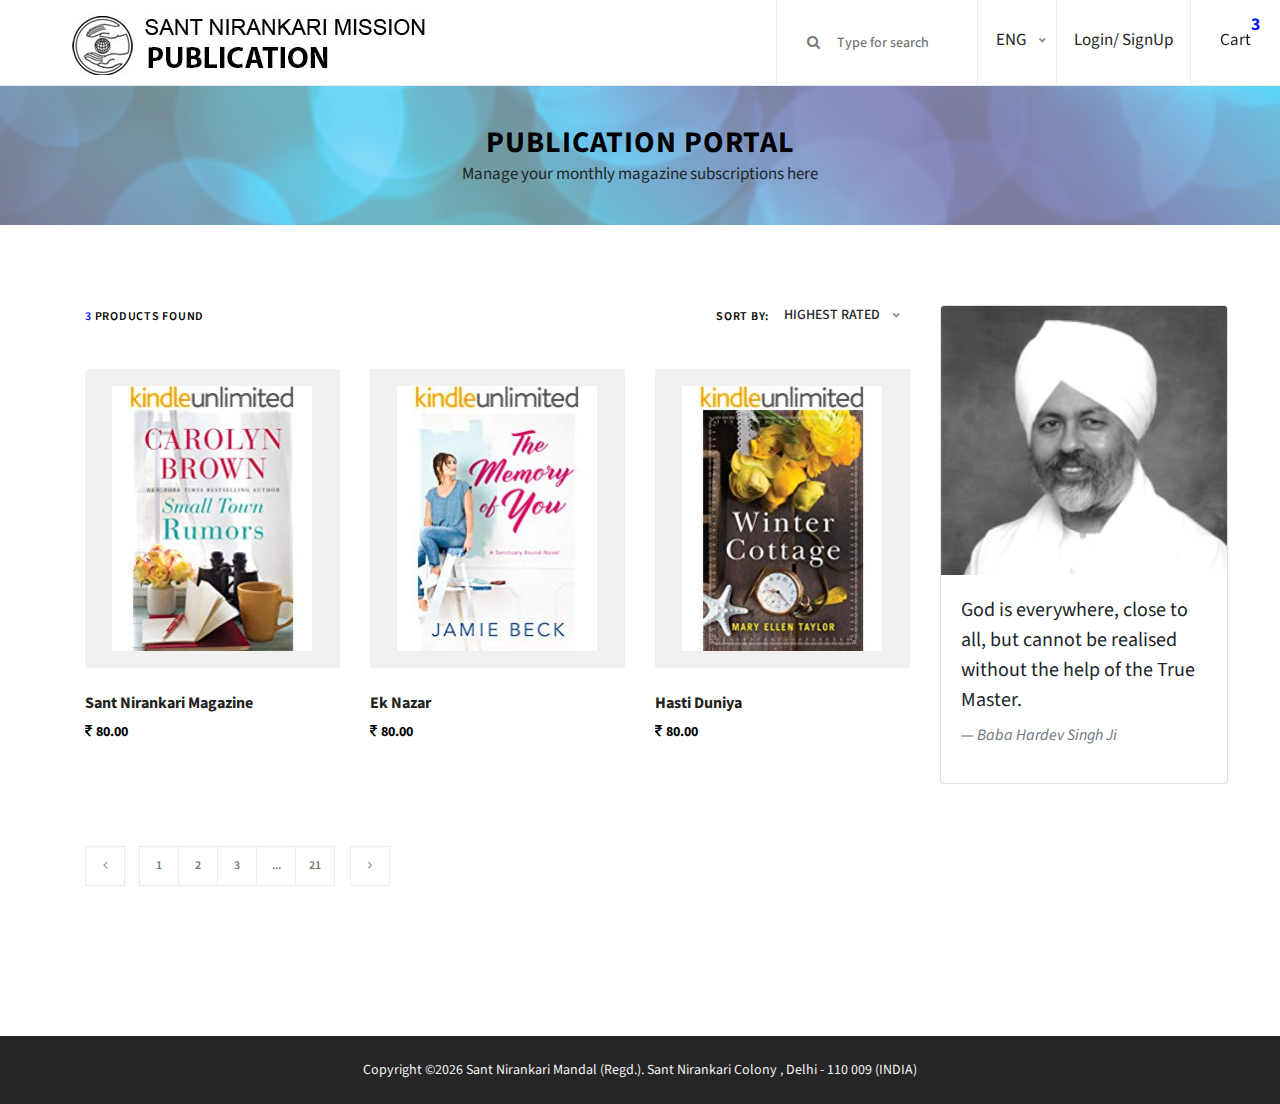
==== html/index.html @ 00a0933c "First Commit" ====
<!DOCTYPE html>
<html lang="en">

<head>
    <meta charset="UTF-8">
    <meta name="description" content="">
    <meta http-equiv="X-UA-Compatible" content="IE=edge">
    <meta name="viewport" content="width=device-width, initial-scale=1, shrink-to-fit=no">
    <!-- The above 4 meta tags *must* come first in the head; any other head content must come *after* these tags -->

    <!-- Title  -->
    <title>Sant Nirankari Mission - Publication</title>

    <!-- Favicon  -->
    <link rel="icon" href="img/core-img/favicon.png">

    <!-- Core Style CSS -->
    <link rel="stylesheet" href="css/core-style.css">
    <link rel="stylesheet" href="css/style.css">

</head>

<body>
    <!-- ##### Header Area Start ##### -->
    <header class="header_area">
        <div class="classy-nav-container breakpoint-off d-flex align-items-center justify-content-between">
            <!-- Classy Menu -->
            <nav class="classy-navbar" id="essenceNav">
                <!-- Logo -->
                <a class="nav-brand" href="index.html"><img src="img/core-img/logo.jpg" alt="Sant Nirankari Mission - Publication"></a>
                <!-- Navbar Toggler -->
                <div class="classy-navbar-toggler">
                    <span class="navbarToggler"><span></span><span></span><span></span></span>
                </div>
                <!-- Menu -->
                <div class="classy-menu">
                    <!-- close btn -->
                    <div class="classycloseIcon">
                        <div class="cross-wrap"><span class="top"></span><span class="bottom"></span></div>
                    </div>
                </div>
            </nav>

            <!-- Header Meta Data -->
            <div class="header-meta d-flex clearfix justify-content-end">
                <!-- Search Area -->
                <div class="search-area">
                    <form action="#" method="post">
                        <input type="search" name="search" id="headerSearch" placeholder="Type for search">
                        <button type="submit"><i class="fa fa-search" aria-hidden="true"></i></button>
                    </form>
                </div>
                <div class="lang-info">
                    <form action="#" method="get">
                        <select name="select" id="language">
                            <option value="value">ENG</option>
                            <option value="value">HIN</option>
                            <option value="value">MAR</option>
                        </select>
                        <input type="submit" class="d-none" value="">
                    </form>
                </div>
                <div class="user-login-info">
                    <a href="#">Login/ SignUp</a>
                </div>
                <!-- Cart Area -->
                <div class="cart-area">
                    <a href="#" id="essenceCartBtn">Cart <span>3</span></a>
                </div>
            </div>

        </div>
    </header>
    <!-- ##### Header Area End ##### -->

    <!-- ##### Right Side Cart Area ##### -->
    <div class="cart-bg-overlay"></div>

    <div class="right-side-cart-area">

        <!-- Cart Button -->
        <div class="cart-button">
            <a href="#" id="rightSideCart"><img src="img/core-img/bag.svg" alt=""> <span>3</span></a>
        </div>

        <div class="cart-content d-flex">

            <!-- Cart List Area -->
            <div class="cart-list">
                <!-- Single Cart Item -->
                <div class="single-cart-item">
                    <a href="#" class="product-image">
                        <img src="img/product-img/product-1.jpg" class="cart-thumb" alt="">
                        <!-- Cart Item Desc -->
                        <div class="cart-item-desc">
                          <span class="product-remove"><i class="fa fa-close" aria-hidden="true"></i></span>
                            <span class="badge">Mango</span>
                            <h6>Button Through Strap Mini Dress</h6>
                            <p class="size">Size: S</p>
                            <p class="color">Color: Red</p>
                            <p class="price">$45.00</p>
                        </div>
                    </a>
                </div>

                <!-- Single Cart Item -->
                <div class="single-cart-item">
                    <a href="#" class="product-image">
                        <img src="img/product-img/product-2.jpg" class="cart-thumb" alt="">
                        <!-- Cart Item Desc -->
                        <div class="cart-item-desc">
                          <span class="product-remove"><i class="fa fa-close" aria-hidden="true"></i></span>
                            <span class="badge">Mango</span>
                            <h6>Button Through Strap Mini Dress</h6>
                            <p class="size">Size: S</p>
                            <p class="color">Color: Red</p>
                            <p class="price">$45.00</p>
                        </div>
                    </a>
                </div>

                <!-- Single Cart Item -->
                <div class="single-cart-item">
                    <a href="#" class="product-image">
                        <img src="img/product-img/product-3.jpg" class="cart-thumb" alt="">
                        <!-- Cart Item Desc -->
                        <div class="cart-item-desc">
                          <span class="product-remove"><i class="fa fa-close" aria-hidden="true"></i></span>
                            <span class="badge">Mango</span>
                            <h6>Button Through Strap Mini Dress</h6>
                            <p class="size">Size: S</p>
                            <p class="color">Color: Red</p>
                            <p class="price">$45.00</p>
                        </div>
                    </a>
                </div>
            </div>

            <!-- Cart Summary -->
            <div class="cart-amount-summary">

                <h2>Summary</h2>
                <ul class="summary-table">
                    <li><span>subtotal:</span> <span>$274.00</span></li>
                    <li><span>delivery:</span> <span>Free</span></li>
                    <li><span>discount:</span> <span>-15%</span></li>
                    <li><span>total:</span> <span>$232.00</span></li>
                </ul>
                <div class="checkout-btn mt-100">
                    <a href="checkout.html" class="btn essence-btn">check out</a>
                </div>
            </div>
        </div>
    </div>
    <!-- ##### Right Side Cart End ##### -->

    <!-- ##### Breadcumb Area Start ##### -->
    <div class="breadcumb_area bg-img" style="background-image: url(img/bg-img/breadcumb.jpg);">
        <div class="container h-100">
            <div class="row h-100 align-items-center">
                <div class="col-12">
                    <div class="page-title text-center">
                        <h2>Publication Portal</h2>
                        <div>Manage your monthly magazine subscriptions here</div>
                    </div>
                </div>
            </div>
        </div>
    </div>
    <!-- ##### Breadcumb Area End ##### -->

    <!-- ##### Shop Grid Area Start ##### -->
    <section class="shop_grid_area section-padding-80">
        <div class="container">
            <div class="row">
                <div class="col-12 col-md-8 col-lg-9">
                    <div class="shop_grid_product_area">
                        <div class="row">
                            <div class="col-12">
                                <div class="product-topbar d-flex align-items-center justify-content-between">
                                    <!-- Total Products -->
                                    <div class="total-products">
                                        <p><span>3</span> products found</p>
                                    </div>
                                    <!-- Sorting -->
                                    <div class="product-sorting d-flex">
                                        <p>Sort by:</p>
                                        <form action="#" method="get">
                                            <select name="select" id="sortByselect">
                                                <option value="value">Highest Rated</option>
                                                <option value="value">Newest</option>
                                                <option value="value">Price: $$ - $</option>
                                                <option value="value">Price: $ - $$</option>
                                            </select>
                                            <input type="submit" class="d-none" value="">
                                        </form>
                                    </div>
                                </div>
                            </div>
                        </div>

                        <div class="row">

                            <!-- Single Product -->
                            <div class="col-12 col-sm-6 col-lg-4">
                                <div class="single-product-wrapper">
                                    <!-- Product Image -->
                                    <div class="product-img">
                                        <img src="img/product-img/product-1.jpg" alt="">
                                    </div>

                                    <!-- Product Description -->
                                    <div class="product-description">
                                        <a href="single-product-details.html">
                                            <h6>Sant Nirankari Magazine</h6>
                                        </a>
                                        <p class="product-price"><i class="fa fa-rupee mr-1"></i>80.00</p>

                                        <!-- Hover Content -->
                                        <div class="hover-content">
                                            <!-- Add to Cart -->
                                            <div class="add-to-cart-btn">
                                                <a href="#" class="btn essence-btn">Add to Cart</a>
                                            </div>
                                        </div>
                                    </div>
                                </div>
                            </div>

                            <!-- Single Product -->
                            <div class="col-12 col-sm-6 col-lg-4">
                                <div class="single-product-wrapper">
                                    <!-- Product Image -->
                                    <div class="product-img">
                                        <img src="img/product-img/product-2.jpg" alt="">
                                    </div>

                                    <!-- Product Description -->
                                    <div class="product-description">
                                        <a href="single-product-details.html">
                                            <h6>Ek Nazar</h6>
                                        </a>
                                        <p class="product-price"><i class="fa fa-rupee mr-1"></i>80.00</p>

                                        <!-- Hover Content -->
                                        <div class="hover-content">
                                            <!-- Add to Cart -->
                                            <div class="add-to-cart-btn">
                                                <a href="#" class="btn essence-btn">Add to Cart</a>
                                            </div>
                                        </div>
                                    </div>
                                </div>
                            </div>

                            <!-- Single Product -->
                            <div class="col-12 col-sm-6 col-lg-4">
                                <div class="single-product-wrapper">
                                    <!-- Product Image -->
                                    <div class="product-img">
                                        <img src="img/product-img/product-3.jpg" alt="">
                                    </div>

                                    <!-- Product Description -->
                                    <div class="product-description">
                                        <a href="single-product-details.html">
                                            <h6>Hasti Duniya</h6>
                                        </a>
                                        <p class="product-price"><i class="fa fa-rupee mr-1"></i>80.00</p>

                                        <!-- Hover Content -->
                                        <div class="hover-content">
                                            <!-- Add to Cart -->
                                            <div class="add-to-cart-btn">
                                                <a href="#" class="btn essence-btn">Add to Cart</a>
                                            </div>
                                        </div>
                                    </div>
                                </div>
                            </div>
                        </div>
                    </div>
                    <!-- Pagination -->
                    <nav aria-label="navigation">
                        <ul class="pagination mt-50 mb-70">
                            <li class="page-item"><a class="page-link" href="#"><i class="fa fa-angle-left"></i></a></li>
                            <li class="page-item"><a class="page-link" href="#">1</a></li>
                            <li class="page-item"><a class="page-link" href="#">2</a></li>
                            <li class="page-item"><a class="page-link" href="#">3</a></li>
                            <li class="page-item"><a class="page-link" href="#">...</a></li>
                            <li class="page-item"><a class="page-link" href="#">21</a></li>
                            <li class="page-item"><a class="page-link" href="#"><i class="fa fa-angle-right"></i></a></li>
                        </ul>
                    </nav>
                </div>
                <div class="col-12 col-md-4 col-lg-3">
                    <div class="shop_sidebar_area">
                        <!-- ##### Single Widget ##### -->
                        <div class="widget catagory mb-50">
                            <div class="card" style="width: 18rem;">
                                <img class="card-img-top" src="./img/core-img/babaji.jpg" alt="Baba Hardev Singh Ji">
                                <div class="card-body">
                                    <blockquote class="blockquote">
                                        <div class="mb-2">God is everywhere, close to all, but cannot be realised without the help of the True Master.</div>
                                        <footer class="blockquote-footer"><cite title="Source Title">Baba Hardev Singh Ji</cite></footer>
                                    </blockquote>
                                </div>
                            </div>
                            
                        </div>
                    </div>
                </div>
            </div>
        </div>
    </section>
    <!-- ##### Shop Grid Area End ##### -->

    <!-- ##### Footer Area Start ##### -->
    <footer class="footer_area clearfix">
        <div class="container">
            <div class="row">
                <div class="col-md-12 text-center">
                    <p class="mb-0">
                        Copyright &copy;<script>document.write(new Date().getFullYear());</script> Sant Nirankari Mandal (Regd.). Sant Nirankari Colony , Delhi - 110 009 (INDIA)
                    </p>
                </div>
            </div>

        </div>
    </footer>
    <!-- ##### Footer Area End ##### -->

    <!-- jQuery (Necessary for All JavaScript Plugins) -->
    <script src="js/jquery/jquery-2.2.4.min.js"></script>
    <!-- Popper js -->
    <script src="js/popper.min.js"></script>
    <!-- Bootstrap js -->
    <script src="js/bootstrap.min.js"></script>
    <!-- Plugins js -->
    <script src="js/plugins.js"></script>
    <!-- Classy Nav js -->
    <script src="js/classy-nav.min.js"></script>
    <!-- Active js -->
    <script src="js/active.js"></script>

</body>

</html>
---- html/css/core-style.css ----
/* [Master Stylesheet v-1.0.0] */
/* :: 1.0 Import Web Fonts */
@import url("https://fonts.googleapis.com/css?family=Source+Sans+Pro:300,400,500,600,700");
/* :: 2.0 Import All CSS */
@import url(../css/bootstrap.min.css);
@import url(../css/classy-nav.min.css);
@import url(../css/owl.carousel.css);
@import url(../css/animate.css);
@import url(../css/magnific-popup.css);
@import url(../css/jquery-ui.min.css);
@import url(../css/nice-select.css);
@import url(../css/font-awesome.min.css);
/* :: 3.0 Common/Base CSS */
* {
  margin: 0;
  padding: 0; }

body {
  font-family: "Source Sans Pro", sans-serif;
  font-size: 17px;
  background-color: #ffffff;
  margin-top: 85px; }
  @media only screen and (max-width: 767px) {
    body {
      margin-top: 80px; } }

h1,
h2,
h3,
h4,
h5,
h6 {
  color: #000000;
  line-height: 1.3;
  font-weight: 700;
  font-family: "Source Sans Pro", sans-serif; }

p {
  color: #787878;
  font-size: 14px;
  line-height: 2;
  font-weight: 400; }

a {
  -webkit-transition: all 500ms ease 0s;
  transition: all 500ms ease 0s;
  text-decoration: none;
  outline: 0 solid transparent;
  color: #000000;
  font-weight: 600;
  font-size: 12px; }
  a:hover, a:focus {
    -webkit-transition: all 500ms ease 0s;
    transition: all 500ms ease 0s;
    text-decoration: none;
    outline: 0 solid transparent;
    color: #000000;
    font-weight: 600;
    font-size: 12px; }

ul,
ol {
  margin: 0; }
  ul li,
  ol li {
    list-style: none; }

img {
  height: auto;
  max-width: 100%; }

/* Spacing */
.mt-15 {
  margin-top: 15px !important; }

.mt-30 {
  margin-top: 30px !important; }

.mt-50 {
  margin-top: 50px !important; }

.mt-70 {
  margin-top: 70px !important; }

.mt-100 {
  margin-top: 100px !important; }

.mb-15 {
  margin-bottom: 15px !important; }

.mb-30 {
  margin-bottom: 30px !important; }

.mb-50 {
  margin-bottom: 50px !important; }

.mb-70 {
  margin-bottom: 70px !important; }

.mb-100 {
  margin-bottom: 100px !important; }

.ml-15 {
  margin-left: 15px !important; }

.ml-30 {
  margin-left: 30px !important; }

.ml-50 {
  margin-left: 50px !important; }

.mr-15 {
  margin-right: 15px !important; }

.mr-30 {
  margin-right: 30px !important; }

.mr-50 {
  margin-right: 50px !important; }

/* Height */
.height-400 {
  height: 400px !important; }

.height-500 {
  height: 500px !important; }

.height-600 {
  height: 600px !important; }

.height-700 {
  height: 700px !important; }

.height-800 {
  height: 800px !important; }

/* Section Padding */
.section-padding-80 {
  padding-top: 80px;
  padding-bottom: 80px; }

.section-padding-80-0 {
  padding-top: 80px;
  padding-bottom: 0; }

.section-padding-0-80 {
  padding-top: 0;
  padding-bottom: 80px; }

/* Section Heading */
.section-heading {
  margin-bottom: 50px;
  position: relative;
  z-index: 1; }
  .section-heading h2 {
    font-size: 30px;
    margin-bottom: 0;
    text-transform: capitalize;
    font-weight: 600; }
  .section-heading.text-left {
    text-align: left !important; }

/* Miscellaneous */
.bg-img {
  background-position: center center;
  background-size: cover;
  background-repeat: no-repeat; }

.bg-white {
  background-color: #ffffff !important; }

.bg-dark {
  background-color: #000000 !important; }

.bg-transparent {
  background-color: transparent !important; }

.font-bold {
  font-weight: 700; }

.font-light {
  font-weight: 300; }

.bg-overlay,
.bg-overlay-white {
  position: relative;
  z-index: 2;
  background-position: center center;
  background-size: cover; }
  .bg-overlay:hover,
  .bg-overlay-white:hover {
    position: absolute;
    z-index: -1;
    top: 0;
    left: 0;
    width: 100%;
    height: 100%;
    content: ""; }

.bg-overlay:hover {
  background-color: rgba(0, 0, 0, 0.5); }

.bg-overlay-white:hover {
  background-color: rgba(255, 255, 255, 0.9); }

/* ScrollUp */
#scrollUp {
  background-color: #00c5f0;
  border-radius: 0;
  bottom: 60px;
  box-shadow: 0 2px 6px 0 rgba(0, 0, 0, 0.3);
  color: #ffffff;
  font-size: 24px;
  height: 40px;
  line-height: 40px;
  right: 60px;
  text-align: center;
  width: 40px; }
  @media only screen and (max-width: 767px) {
    #scrollUp {
      bottom: 30px;
      right: 30px; } }

/* Essence Button */
.essence-btn {
  display: inline-block;
  min-width: 170px;
  height: 50px;
  color: #ffffff;
  border: none;
  border-radius: 0;
  padding: 0 40px;
  text-transform: uppercase;
  font-size: 12px;
  line-height: 50px;
  background-color: #0315ff;
  letter-spacing: 1.5px;
  font-weight: 600; }
  .essence-btn:hover, .essence-btn:focus {
    color: #ffffff;
    background-color: #dc0345; }

/* :: 4.0 Header Area CSS */
.header_area {
  position: fixed;
  z-index: 900;
  top: 0;
  left: 0;
  width: 100%;
  border-bottom: 1px solid #ebebeb;
  -webkit-transition-duration: 500ms;
  transition-duration: 500ms; }
  @media only screen and (max-width: 767px) {
    .header_area .classy-nav-container {
      -ms-flex-wrap: wrap;
      flex-wrap: wrap; } }
  @media only screen and (max-width: 767px) {
    .header_area .classy-nav-container .classy-navbar-toggler {
      margin-left: auto;
      margin-right: 15px; } }
  .header_area .classy-navbar,
  .header_area .header-meta {
    -webkit-box-flex: 0;
    -ms-flex: 0 0 50%;
    flex: 0 0 50%;
    min-width: 50%;
    width: 50%; }
    @media only screen and (max-width: 767px) {
      .header_area .classy-navbar,
      .header_area .header-meta {
        -webkit-box-flex: 0;
        -ms-flex: 0 0 100%;
        flex: 0 0 100%;
        min-width: 100%;
        width: 100%; } }
  .header_area .classy-navbar {
    height: 85px;
    padding: 5px 0 5px 5%; }
    @media only screen and (max-width: 767px) {
      .header_area .classy-navbar {
        height: 40px;
        border-bottom: 1px solid #ebebeb; } }
  .header_area .header-meta {
    height: 85px;
    position: relative;
    z-index: 1; }
    @media only screen and (max-width: 767px) {
      .header_area .header-meta {
        height: 40px; } }
  .header_area .classynav ul li a {
    font-size: 16px;
    color: #787878; }
    .header_area .classynav ul li a:hover {
      color: #000000; }
  .header_area .classynav ul li .megamenu li a,
  .header_area .classynav ul li .dropdown li a {
    font-size: 14px;
    color: #787878; }
    .header_area .classynav ul li .megamenu li a:hover,
    .header_area .classynav ul li .dropdown li a:hover {
      color: #000000; }
  .header_area .search-area form {
    position: relative;
    z-index: 1;
    height: 85px;
    border-left: 1px solid #ebebeb; }
    @media only screen and (max-width: 767px) {
      .header_area .search-area form {
        height: 40px;
        border-left: none; } }
    .header_area .search-area form input {
      border: none;
      background-color: #ffffff;
      width: 200px;
      height: 85px;
      padding: 0 15px 0 60px;
      color: #787878;
      font-size: 14px;
      font-weight: 500;
      -webkit-transition-duration: 500ms;
      transition-duration: 500ms; }
      @media only screen and (max-width: 767px) {
        .header_area .search-area form input {
          width: 170px;
          height: 40px;
          padding: 0 10px 0 30px; } }
      .header_area .search-area form input:focus {
        outline: none !important;
        width: 350px; }
        @media only screen and (min-width: 768px) and (max-width: 991px) {
          .header_area .search-area form input:focus {
            width: 300px; } }
        @media only screen and (max-width: 767px) {
          .header_area .search-area form input:focus {
            width: 170px; } }
        @media only screen and (min-width: 480px) and (max-width: 767px) {
          .header_area .search-area form input:focus {
            width: 270px; } }
        @media only screen and (min-width: 576px) and (max-width: 767px) {
          .header_area .search-area form input:focus {
            width: 300px; } }
    .header_area .search-area form button {
      position: absolute;
      z-index: 10;
      top: 50%;
      -webkit-transform: translateY(-50%);
      transform: translateY(-50%);
      left: 30px;
      background-color: transparent;
      border: none;
      color: #787878;
      font-size: 14px; }
      @media only screen and (max-width: 767px) {
        .header_area .search-area form button {
          left: 10px;
          height: 40px; } }
  .header_area .favourite-area a,
  .header_area .user-login-info a,
  .header_area .cart-area a {
    position: relative;
    z-index: 1;
    -webkit-box-flex: 0;
    -ms-flex: 0 0 90px;
    flex: 0 0 90px;
    min-width: 90px;
    padding: 0 1em;
    display: block;
    text-align: center;
    border-left: 1px solid #ebebeb;
    height: 100%;
    line-height: 80px; }
    @media only screen and (max-width: 767px) {
      .header_area .favourite-area a,
      .header_area .user-login-info a,
      .header_area .cart-area a {
        -webkit-box-flex: 0;
        -ms-flex: 0 0 50px;
        flex: 0 0 50px;
        width: 50px;
        line-height: 40px; } }
    .header_area .favourite-area a img,
    .header_area .user-login-info a img,
    .header_area .cart-area a img {
      max-width: 20px; }
    .header_area .favourite-area a span,
    .header_area .user-login-info a span,
    .header_area .cart-area a span {
      font-family: "Source Sans Pro", sans-serif;
      font-size: 18px;
      color: #0315ff;
      font-weight: 700;
      position: absolute;
      top: -15px; }
      @media only screen and (max-width: 767px) {
        .header_area .favourite-area a span,
        .header_area .user-login-info a span,
        .header_area .cart-area a span {
          font-size: 14px; } }
  .header_area.sticky {
    position: fixed;
    z-index: 900;
    top: 0;
    left: 0;
    width: 100%;
    box-shadow: 0 5px 30px rgba(0, 0, 0, 0.15); }

.cart-bg-overlay.cart-bg-overlay-on {
  -webkit-transition-duration: 1000ms;
  transition-duration: 1000ms;
  position: fixed;
  width: 100%;
  height: 100%;
  top: 0;
  left: 0;
  background-color: rgba(0, 0, 0, 0.4);
  z-index: 1050; }

/* Cart Area CSS */
.right-side-cart-area {
  position: fixed;
  width: 670px;
  height: 100%;
  top: 0;
  right: -800px;
  background-color: #ffffff;
  z-index: 1100;
  box-shadow: 0 0 30px 0 rgba(0, 0, 0, 0.1);
  -webkit-transition-duration: 800ms;
  transition-duration: 800ms; }
  @media only screen and (min-width: 768px) and (max-width: 991px) {
    .right-side-cart-area {
      width: 500px;
      right: -600px; } }
  @media only screen and (max-width: 767px) {
    .right-side-cart-area {
      width: 270px;
      right: -400px; } }
  @media only screen and (min-width: 576px) and (max-width: 767px) {
    .right-side-cart-area {
      width: 400px;
      right: -550px; } }
  .right-side-cart-area.cart-on {
    right: 0; }
  .right-side-cart-area .cart-button a {
    position: absolute;
    top: 0;
    right: 100%;
    z-index: 100;
    width: 90px;
    display: block;
    text-align: center;
    border-left: 1px solid #ebebeb;
    height: 85px;
    line-height: 80px;
    background-color: #f5f7f9; }
    @media only screen and (max-width: 767px) {
      .right-side-cart-area .cart-button a {
        width: 50px;
        height: 50px;
        line-height: 50px; } }
    .right-side-cart-area .cart-button a img {
      max-width: 20px; }
    .right-side-cart-area .cart-button a span {
      font-family: "Source Sans Pro", sans-serif;
      font-size: 18px;
      color: #0315ff;
      font-weight: 700;
      position: absolute;
      top: -10px; }
  .right-side-cart-area .cart-content {
    position: relative;
    z-index: 1;
    width: 100%;
    overflow-x: hidden;
    overflow-y: scroll;
    height: 100%; }
    .right-side-cart-area .cart-content .cart-list {
      position: relative;
      z-index: 10;
      -webkit-box-flex: 0;
      -ms-flex: 0 0 190px;
      flex: 0 0 190px;
      width: 190px; }
      @media only screen and (max-width: 767px) {
        .right-side-cart-area .cart-content .cart-list {
          -webkit-box-flex: 0;
          -ms-flex: 0 0 100px;
          flex: 0 0 100px;
          width: 100px; } }
      @media only screen and (min-width: 576px) and (max-width: 767px) {
        .right-side-cart-area .cart-content .cart-list {
          -webkit-box-flex: 0;
          -ms-flex: 0 0 150px;
          flex: 0 0 150px;
          width: 150px; } }
      .right-side-cart-area .cart-content .cart-list .single-cart-item {
        position: relative;
        z-index: 1;
        -webkit-transition-duration: 500ms;
        transition-duration: 500ms; }
        .right-side-cart-area .cart-content .cart-list .single-cart-item .product-image {
          position: relative;
          z-index: 1;
          display: block; }
          .right-side-cart-area .cart-content .cart-list .single-cart-item .product-image .cart-item-desc {
            position: absolute;
            top: 0;
            left: 0;
            width: 100%;
            height: 100%;
            background-color: rgba(0, 0, 0, 0.6);
            padding: 50px 15px 15px;
            -webkit-transition-duration: 500ms;
            transition-duration: 500ms; }
            @media only screen and (max-width: 767px) {
              .right-side-cart-area .cart-content .cart-list .single-cart-item .product-image .cart-item-desc {
                padding: 5px; } }
            @media only screen and (min-width: 576px) and (max-width: 767px) {
              .right-side-cart-area .cart-content .cart-list .single-cart-item .product-image .cart-item-desc {
                padding: 30px 20px; } }
            .right-side-cart-area .cart-content .cart-list .single-cart-item .product-image .cart-item-desc .product-remove {
              position: absolute;
              top: 15px;
              right: 15px;
              color: #ffffff;
              font-size: 12px;
              padding: 5px; }
              @media only screen and (max-width: 767px) {
                .right-side-cart-area .cart-content .cart-list .single-cart-item .product-image .cart-item-desc .product-remove {
                  top: 5px;
                  right: 5px; } }
            .right-side-cart-area .cart-content .cart-list .single-cart-item .product-image .cart-item-desc .badge {
              display: block;
              font-weight: 600;
              font-size: 10px;
              color: rgba(255, 255, 255, 0.5);
              text-transform: uppercase;
              margin-bottom: 5px;
              text-align: left;
              padding: 0; }
            .right-side-cart-area .cart-content .cart-list .single-cart-item .product-image .cart-item-desc h6 {
              font-size: 12px;
              color: #ffffff;
              text-transform: capitalize;
              margin-bottom: 30px; }
              @media only screen and (max-width: 767px) {
                .right-side-cart-area .cart-content .cart-list .single-cart-item .product-image .cart-item-desc h6 {
                  margin-bottom: 10px; } }
            .right-side-cart-area .cart-content .cart-list .single-cart-item .product-image .cart-item-desc .size,
            .right-side-cart-area .cart-content .cart-list .single-cart-item .product-image .cart-item-desc .color {
              display: block;
              font-weight: 600;
              font-size: 10px;
              color: rgba(255, 255, 255, 0.5);
              text-transform: uppercase;
              margin-bottom: 5px;
              line-height: 1; }
            .right-side-cart-area .cart-content .cart-list .single-cart-item .product-image .cart-item-desc .price {
              font-family: "Source Sans Pro", sans-serif;
              font-size: 16px;
              font-weight: 700;
              margin-bottom: 0;
              margin-top: 30px;
              color: #ffffff; }
              @media only screen and (max-width: 767px) {
                .right-side-cart-area .cart-content .cart-list .single-cart-item .product-image .cart-item-desc .price {
                  margin-top: 10px;
                  font-size: 12px; } }
        .right-side-cart-area .cart-content .cart-list .single-cart-item:hover .product-image .cart-item-desc {
          background-color: rgba(0, 0, 0, 0.8); }
    .right-side-cart-area .cart-content .cart-amount-summary {
      padding: 100px 10%;
      position: relative;
      z-index: 10;
      -webkit-box-flex: 0;
      -ms-flex: 0 0 calc(100% - 190px);
      flex: 0 0 calc(100% - 190px);
      width: calc(100% - 190px); }
      @media only screen and (max-width: 767px) {
        .right-side-cart-area .cart-content .cart-amount-summary {
          -webkit-box-flex: 0;
          -ms-flex: 0 0 calc(100% - 100px);
          flex: 0 0 calc(100% - 100px);
          width: calc(100% - 100px);
          padding: 50px 15px; } }
      @media only screen and (min-width: 576px) and (max-width: 767px) {
        .right-side-cart-area .cart-content .cart-amount-summary {
          -webkit-box-flex: 0;
          -ms-flex: 0 0 calc(100% - 150px);
          flex: 0 0 calc(100% - 150px);
          width: calc(100% - 150px);
          padding: 50px 30px; } }
      .right-side-cart-area .cart-content .cart-amount-summary h2 {
        font-size: 30px;
        margin-bottom: 100px; }
        @media only screen and (max-width: 767px) {
          .right-side-cart-area .cart-content .cart-amount-summary h2 {
            font-size: 24px;
            margin-bottom: 30px; } }
        @media only screen and (max-width: 767px) {
          .right-side-cart-area .cart-content .cart-amount-summary h2 {
            font-size: 30px;
            margin-bottom: 50px; } }
      .right-side-cart-area .cart-content .cart-amount-summary .summary-table li {
        margin-bottom: 20px;
        color: #000000;
        font-size: 14px;
        letter-spacing: 0.75px;
        text-transform: uppercase;
        font-weight: 600;
        display: -webkit-box;
        display: -ms-flexbox;
        display: flex;
        -webkit-box-pack: justify;
        -ms-flex-pack: justify;
        justify-content: space-between; }
        @media only screen and (max-width: 767px) {
          .right-side-cart-area .cart-content .cart-amount-summary .summary-table li {
            font-size: 12px;
            margin-bottom: 10px; } }
        @media only screen and (min-width: 576px) and (max-width: 767px) {
          .right-side-cart-area .cart-content .cart-amount-summary .summary-table li {
            font-size: 14px;
            margin-bottom: 15px; } }
        .right-side-cart-area .cart-content .cart-amount-summary .summary-table li span:last-child {
          font-weight: 700;
          font-family: "Source Sans Pro", sans-serif; }
      @media only screen and (max-width: 767px) {
        .right-side-cart-area .cart-content .cart-amount-summary .essence-btn {
          min-width: 140px;
          width: 140px;
          padding: 0 15px; } }

/* :: 5.0 Welcome Area CSS */
.welcome_area {
  position: relative;
  z-index: 1;
  width: 100%;
  height: 600px; }
  @media only screen and (min-width: 768px) and (max-width: 991px) {
    .welcome_area {
      height: 450px; } }
  @media only screen and (max-width: 767px) {
    .welcome_area {
      height: 350px; } }
  .welcome_area .hero-content h6 {
    font-size: 18px;
    color: #787878;
    margin-bottom: 10px; }
  .welcome_area .hero-content h2 {
    font-size: 60px;
    color: #000000;
    margin-bottom: 50px; }
    @media only screen and (min-width: 768px) and (max-width: 991px) {
      .welcome_area .hero-content h2 {
        font-size: 48px; } }
    @media only screen and (max-width: 767px) {
      .welcome_area .hero-content h2 {
        font-size: 30px; } }

/* :: 6.0 Top Catagory Area CSS */
.single_catagory_area {
  position: relative;
  z-index: 1;
  width: 100%;
  height: 240px;
  -webkit-transition-duration: 500ms;
  transition-duration: 500ms; }
  @media only screen and (min-width: 768px) and (max-width: 991px) {
    .single_catagory_area {
      height: 180px; } }
  @media only screen and (max-width: 767px) {
    .single_catagory_area {
      height: 180px; } }
  @media only screen and (min-width: 576px) and (max-width: 767px) {
    .single_catagory_area {
      margin-bottom: 30px; } }
  .single_catagory_area:after {
    -webkit-transition-duration: 500ms;
    transition-duration: 500ms;
    content: "";
    width: 100%;
    height: 100%;
    background-color: rgba(255, 255, 255, 0.6);
    position: absolute;
    top: 0;
    left: 0;
    z-index: -10; }
  .single_catagory_area .catagory-content a {
    display: block;
    font-size: 30px;
    font-weight: 700;
    color: #000000;
    letter-spacing: 1px;
    text-transform: uppercase; }
    @media only screen and (min-width: 768px) and (max-width: 991px) {
      .single_catagory_area .catagory-content a {
        font-size: 20px; } }
    @media only screen and (max-width: 767px) {
      .single_catagory_area .catagory-content a {
        font-size: 18px; } }
  .single_catagory_area:hover .catagory-content a {
    color: #0315ff; }

/* :: 7.0 CTA Area CSS */
.cta-area {
  position: relative;
  z-index: 1; }
  .cta-area .cta-content {
    width: 100%;
    height: 550px; }
    @media only screen and (max-width: 767px) {
      .cta-area .cta-content {
        height: 400px; } }
    .cta-area .cta-content h6 {
      font-size: 24px;
      color: #dc0345;
      margin-bottom: 10px; }
    .cta-area .cta-content h2 {
      font-size: 60px;
      color: #000000;
      margin-bottom: 50px; }
      @media only screen and (min-width: 768px) and (max-width: 991px) {
        .cta-area .cta-content h2 {
          font-size: 48px; } }
      @media only screen and (max-width: 767px) {
        .cta-area .cta-content h2 {
          font-size: 30px; } }
    .cta-area .cta-content .cta--text {
      padding-right: 150px; }
      @media only screen and (min-width: 768px) and (max-width: 991px) {
        .cta-area .cta-content .cta--text {
          padding-right: 50px; } }
      @media only screen and (max-width: 767px) {
        .cta-area .cta-content .cta--text {
          padding-right: 0; } }

/* :: 8.0 Popular Products Area CSS */
.single-product-wrapper {
  position: relative;
  z-index: 1;
  margin-bottom: 50px;
  overflow: hidden;
  background-color: #ffffff; }
  .single-product-wrapper .product-img {
    position: relative;
    z-index: 1;
    overflow: hidden; 
    text-align: center;
    background: #f1f1f1;
    padding: 1em;
  }
    .single-product-wrapper .product-img img {
      width: 100%;
      max-width: 200px;
      -webkit-transition-duration: 500ms;
      transition-duration: 500ms; }
    .single-product-wrapper .product-img .hover-img {
      -webkit-transition-duration: 500ms;
      transition-duration: 500ms;
      position: absolute;
      top: 0;
      left: 0;
      width: 100%;
      z-index: 10;
      opacity: 0;
      visibility: hidden; }
    .single-product-wrapper .product-img .product-badge {
      height: 25px;
      background-color: #000000;
      color: #ffffff;
      font-family: "Source Sans Pro", sans-serif;
      font-weight: 700;
      font-size: 12px;
      padding: 0 10px;
      display: inline-block;
      line-height: 25px;
      position: absolute;
      top: 20px;
      left: 20px;
      z-index: 10; }
      .single-product-wrapper .product-img .product-badge.offer-badge {
        background-color: #dc0345; }
      .single-product-wrapper .product-img .product-badge.new-badge {
        background-color: #0315ff; }
    .single-product-wrapper .product-img .product-favourite a {
      position: absolute;
      height: 25px;
      width: 45px;
      font-size: 14px;
      color: #ccc;
      top: 20px;
      right: 20px;
      z-index: 10;
      line-height: 25px;
      background-color: #ffffff;
      box-shadow: 0 0 3px rgba(0, 0, 0, 0.15);
      text-align: center;
      opacity: 0;
      visibility: hidden; }
      .single-product-wrapper .product-img .product-favourite a.active {
        opacity: 1;
        visibility: visible; }
  .single-product-wrapper .product-description {
    position: relative;
    z-index: 1;
    padding-top: 25px; }
    .single-product-wrapper .product-description span {
      font-size: 10px;
      text-transform: uppercase;
      color: #787878;
      margin-bottom: 15px;
      letter-spacing: 0.75px;
      font-weight: 600; }
    .single-product-wrapper .product-description h6 {
      color: #222222;
      margin-bottom: 5px; }
    .single-product-wrapper .product-description p {
      margin-bottom: 0;
      font-size: 14px;
      font-family: "Source Sans Pro", sans-serif;
      font-weight: 700;
      color: #000000; }
      .single-product-wrapper .product-description p span {
        font-size: 14px;
        font-family: "Source Sans Pro", sans-serif;
        font-weight: 700;
        color: #aaaaaa;
        margin-right: 10px;
        text-decoration: line-through; }
    .single-product-wrapper .product-description .hover-content {
      position: absolute;
      width: calc(100% - 40px);
      top: -70px;
      left: 20px;
      right: 20px;
      opacity: 0;
      visibility: hidden;
      -webkit-transition-duration: 500ms;
      transition-duration: 500ms; }
      .single-product-wrapper .product-description .hover-content .essence-btn {
        width: 100%; }
  .single-product-wrapper .favme {
    cursor: pointer;
    color: #ccc; }
    .single-product-wrapper .favme.active {
      color: #dc0345 !important; }
    .single-product-wrapper .favme.is_animating {
      animation: favme-anime .5s; }
  .single-product-wrapper:hover .product-img .hover-img {
    opacity: 1;
    visibility: visible; }
  .single-product-wrapper:hover .product-img .product-favourite a {
    opacity: 1;
    visibility: visible; }
  .single-product-wrapper:hover .hover-content {
    opacity: 1;
    visibility: visible; }

@keyframes favme-anime {
  0% {
    opacity: 1;
    font-size: 14px;
    -webkit-text-stroke-color: transparent; }
  25% {
    opacity: .6;
    color: #ffffff;
    font-size: 15px;
    -webkit-text-stroke-width: 1px;
    -webkit-text-stroke-color: #dc0345; }
  75% {
    opacity: .6;
    color: #ffffff;
    font-size: 15px;
    -webkit-text-stroke-width: 1px;
    -webkit-text-stroke-color: #dc0345; }
  100% {
    opacity: 1;
    font-size: 14px;
    -webkit-text-stroke-color: transparent; } }
.pagination {
  position: relative;
  z-index: 1; }
  .pagination .page-item .page-link {
    width: 40px;
    height: 40px;
    border: 1px solid #ebebeb;
    font-size: 12px;
    font-weight: 600;
    line-height: 38px;
    padding: 0;
    text-align: center;
    color: #787878; }
    .pagination .page-item .page-link:hover, .pagination .page-item .page-link:focus {
      color: #0315ff;
      box-shadow: none; }
  .pagination .page-item:first-child {
    margin-right: 15px; }
    .pagination .page-item:first-child .page-link {
      margin-left: 0;
      border-top-left-radius: 0;
      border-bottom-left-radius: 0; }
  .pagination .page-item:last-child {
    margin-left: 15px; }
    .pagination .page-item:last-child .page-link {
      margin-left: 0;
      border-top-right-radius: 0;
      border-bottom-right-radius: 0; }

/* :: 9.0 Brands Area CSS */
.brands-area {
  position: relative;
  z-index: 1;
  background-color: #f5f7f9;
  padding: 100px 5%; }
  @media only screen and (max-width: 767px) {
    .brands-area {
      -ms-flex-wrap: wrap;
      flex-wrap: wrap;
      padding: 100px 5% 70px; } }
  @media only screen and (max-width: 767px) {
    .brands-area .single-brands-logo {
      -webkit-box-flex: 0;
      -ms-flex: 0 0 33.33333%;
      flex: 0 0 33.33333%;
      width: 33.33333%;
      max-width: 33.33333%; } }
  .brands-area .single-brands-logo img {
    max-width: 120px; }
    @media only screen and (min-width: 768px) and (max-width: 991px) {
      .brands-area .single-brands-logo img {
        max-width: 90px; } }
    @media only screen and (max-width: 767px) {
      .brands-area .single-brands-logo img {
        max-width: 80px;
        margin-bottom: 30px; } }

/* :: 10.0 Single Product Details Area CSS */
.single_product_details_area {
  position: relative;
  z-index: 100;
  -ms-flex-wrap: wrap;
  flex-wrap: wrap; }
  .single_product_details_area .single_product_thumb,
  .single_product_details_area .single_product_desc {
    -webkit-box-flex: 0;
    -ms-flex: 0 0 50%;
    flex: 0 0 50%;
    max-width: 50%;
    width: 50%;
    position: relative;
    z-index: 1; }
    @media only screen and (max-width: 767px) {
      .single_product_details_area .single_product_thumb,
      .single_product_details_area .single_product_desc {
        -webkit-box-flex: 0;
        -ms-flex: 0 0 100%;
        flex: 0 0 100%;
        max-width: 100%;
        width: 100%; } }
  .single_product_details_area .product_thumbnail_slides {
    position: relative;
    z-index: 1; }
    .single_product_details_area .product_thumbnail_slides .owl-prev,
    .single_product_details_area .product_thumbnail_slides .owl-next {
      -webkit-transition-duration: 500ms;
      transition-duration: 500ms;
      position: absolute;
      top: 50%;
      z-index: 20;
      left: 30px;
      width: 40px;
      height: 40px;
      margin-top: -20px;
      padding: 5px;
      opacity: 0.4; }
      .single_product_details_area .product_thumbnail_slides .owl-prev:hover,
      .single_product_details_area .product_thumbnail_slides .owl-next:hover {
        opacity: 1; }
    .single_product_details_area .product_thumbnail_slides .owl-next {
      left: auto;
      right: 30px; }
  .single_product_details_area .single_product_desc {
    position: relative;
    z-index: 1;
    padding: 50px 5%; }
    @media only screen and (min-width: 992px) and (max-width: 1199px) {
      .single_product_details_area .single_product_desc {
        padding: 30px 4%; } }
    @media only screen and (min-width: 768px) and (max-width: 991px) {
      .single_product_details_area .single_product_desc {
        padding: 30px 3%; } }
    .single_product_details_area .single_product_desc span {
      font-size: 14px;
      text-transform: uppercase;
      font-weight: 600;
      color: #787878;
      margin-bottom: 10px;
      display: block; }
    .single_product_details_area .single_product_desc a > h2 {
      font-size: 30px;
      display: block;
      margin-bottom: 10px; }
      @media only screen and (min-width: 992px) and (max-width: 1199px) {
        .single_product_details_area .single_product_desc a > h2 {
          font-size: 24px; } }
      @media only screen and (min-width: 768px) and (max-width: 991px) {
        .single_product_details_area .single_product_desc a > h2 {
          font-size: 20px; } }
    .single_product_details_area .single_product_desc .product-price {
      margin-bottom: 0;
      font-family: "Source Sans Pro", sans-serif;
      font-size: 24px;
      color: #dc0345;
      font-weight: 700; }
      @media only screen and (min-width: 768px) and (max-width: 991px) {
        .single_product_details_area .single_product_desc .product-price {
          font-size: 20px; } }
      .single_product_details_area .single_product_desc .product-price span {
        display: inline-block;
        font-family: "Source Sans Pro", sans-serif;
        font-size: 24px;
        color: #787878;
        font-weight: 700;
        text-decoration: line-through;
        margin-right: 15px; }
    .single_product_details_area .single_product_desc .product-desc {
      font-size: 16px; }
      @media only screen and (min-width: 768px) and (max-width: 991px) {
        .single_product_details_area .single_product_desc .product-desc {
          font-size: 14px; } }
    .single_product_details_area .single_product_desc .nice-select {
      position: relative;
      z-index: 100;
      border: 1px solid #ebebeb;
      border-radius: 0;
      font-size: 14px;
      font-weight: 500;
      height: 60px;
      line-height: 60;
      margin: 0;
      text-transform: uppercase;
      width: 220px; }
      .single_product_details_area .single_product_desc .nice-select .current {
        line-height: 60px; }
      .single_product_details_area .single_product_desc .nice-select .list {
        background-color: #f6f6f6;
        border-radius: 0;
        border: none;
        width: 100%; }
        .single_product_details_area .single_product_desc .nice-select .list .option.selected {
          color: #0315ff; }
    .single_product_details_area .single_product_desc .cart-fav-box .favme {
      cursor: pointer;
      color: #ccc;
      font-size: 24px; }
      .single_product_details_area .single_product_desc .cart-fav-box .favme.active {
        color: #dc0345 !important; }

/* :: 11.0 Footer Area CSS */
.footer_area {
  position: relative;
  z-index: 1;
  background-color: #252525;
  padding: 20px 0; }
  .footer_area p{
    color: #f1f1f1;
  }
  .footer_area .single_widget_area .footer_menu ul {
    display: -webkit-box;
    display: -ms-flexbox;
    display: flex; }
    .footer_area .single_widget_area .footer_menu ul li a {
      font-size: 16px;
      color: rgba(255, 255, 255, 0.6);
      display: block;
      font-weight: 400;
      font-family: "Source Sans Pro", sans-serif;
      padding: 0 10px;
      text-transform: capitalize; }
      .footer_area .single_widget_area .footer_menu ul li a:hover, .footer_area .single_widget_area .footer_menu ul li a:focus {
        color: #ffffff; }
  .footer_area .single_widget_area .footer_widget_menu {
    display: -webkit-box;
    display: -ms-flexbox;
    display: flex;
    -ms-flex-wrap: wrap;
    flex-wrap: wrap; }
    .footer_area .single_widget_area .footer_widget_menu li {
      -webkit-box-flex: 0;
      -ms-flex: 0 0 50%;
      flex: 0 0 50%;
      width: 50%; }
      .footer_area .single_widget_area .footer_widget_menu li a {
        display: block;
        font-size: 12px;
        color: rgba(255, 255, 255, 0.6);
        display: block;
        font-weight: 400;
        margin-bottom: 10px; }
        .footer_area .single_widget_area .footer_widget_menu li a:hover, .footer_area .single_widget_area .footer_widget_menu li a:focus {
          color: #ffffff; }
  .footer_area .single_widget_area .footer_heading h6 {
    color: #ffffff;
    font-size: 12px;
    text-transform: uppercase;
    margin-bottom: 0; }
  .footer_area .single_widget_area .subscribtion_form form {
    position: relative;
    z-index: 1;
    width: 270px; }
    @media only screen and (max-width: 767px) {
      .footer_area .single_widget_area .subscribtion_form form {
        margin-bottom: 50px; } }
    .footer_area .single_widget_area .subscribtion_form form input {
      width: 100%;
      border: none;
      border-bottom: 2px solid rgba(255, 255, 255, 0.6);
      color: rgba(255, 255, 255, 0.6);
      font-size: 12px;
      height: 35px;
      background-color: transparent; }
      .footer_area .single_widget_area .subscribtion_form form input:focus {
        border-bottom-color: #ffffff;
        color: #ffffff; }
    .footer_area .single_widget_area .subscribtion_form form button {
      width: 30px;
      height: 35px;
      border: none;
      background-color: transparent;
      color: rgba(255, 255, 255, 0.6);
      position: absolute;
      top: 0;
      right: 0;
      text-align: center;
      z-index: 10; }
  .footer_area .single_widget_area .footer_social_area a {
    color: #ffffff;
    display: inline-block;
    padding: 0 10px;
    font-size: 16px; }

/* :: 12.0 Breadcumb Area CSS */
.breadcumb_area {
  position: relative;
  z-index: 1;
  width: 100%;
  height: 140px; }
  .breadcumb_area:after {
    background-color: rgba(255, 255, 255, 0.3);
    position: absolute;
    width: 100%;
    height: 100%;
    left: 0;
    top: 0;
    z-index: -5;
    content: ''; }
  .breadcumb_area .page-title h2 {
    font-size: 30px;
    text-transform: uppercase;
    font-weight: 700;
    font-family: "Source Sans Pro", sans-serif;
    letter-spacing: 1px;
    margin-bottom: 0; }
  .breadcumb_area.breadcumb-style-two {
    width: 100%;
    height: 390px; }
    @media only screen and (min-width: 768px) and (max-width: 991px) {
      .breadcumb_area.breadcumb-style-two {
        height: 300px; } }
    @media only screen and (max-width: 767px) {
      .breadcumb_area.breadcumb-style-two {
        height: 250px; } }
    .breadcumb_area.breadcumb-style-two .page-title h2 {
      font-size: 72px;
      text-transform: uppercase;
      font-weight: 700;
      font-family: "Source Sans Pro", sans-serif;
      letter-spacing: 1px;
      margin-bottom: 0;
      color: #0315ff; }
      @media only screen and (min-width: 768px) and (max-width: 991px) {
        .breadcumb_area.breadcumb-style-two .page-title h2 {
          font-size: 48px; } }
      @media only screen and (max-width: 767px) {
        .breadcumb_area.breadcumb-style-two .page-title h2 {
          font-size: 30px; } }

/* :: 13.0 Product Sidebar Area CSS */
.widget {
  position: relative;
  z-index: 1; }
  .widget .widget-title {
    font-size: 18px;
    text-transform: capitalize;
    font-weight: 600; }
  .widget .widget-title2 {
    text-transform: uppercase;
    font-size: 12px;
    margin-bottom: 15px;
    display: block;
    margin-bottom: 0;
    color: #000000;
    font-weight: 600; }
  .widget .catagories-menu li > a {
    text-transform: uppercase;
    font-size: 12px;
    margin-bottom: 15px;
    display: block; }
  .widget .catagories-menu .sub-menu {
    margin-left: 15px;
    margin-bottom: 15px; }
    .widget .catagories-menu .sub-menu li > a {
      text-transform: capitalize;
      font-size: 14px;
      margin-bottom: 5px;
      display: block;
      font-weight: 300;
      color: #787878; }
      .widget .catagories-menu .sub-menu li > a:hover {
        color: #0315ff; }
  .widget.price .ui-slider-handle {
    background-color: #000000;
    border: none;
    border-radius: 0;
    top: -6px;
    width: 4px;
    height: 15px;
    margin: 0; }
  .widget.price .ui-slider-range.ui-corner-all.ui-widget-header {
    background-color: #0315ff; }
  .widget.price .ui-slider-horizontal {
    height: 5px; }
  .widget.price .range-price {
    font-size: 12px;
    font-weight: 600;
    margin-top: 15px;
    text-transform: uppercase; }
  .widget.color .widget-desc ul {
    -ms-flex-wrap: wrap;
    flex-wrap: wrap; }
    .widget.color .widget-desc ul li {
      -webkit-box-flex: 0;
      -ms-flex: 0 0 20%;
      flex: 0 0 20%;
      width: 20%;
      margin-bottom: 15px; }
      .widget.color .widget-desc ul li a {
        width: 30px;
        height: 30px;
        display: block;
        background-color: #ffffff;
        position: relative;
        z-index: 1;
        box-shadow: 0 0 3px rgba(0, 0, 0, 0.15); }
        .widget.color .widget-desc ul li a.color1 {
          background-color: #ffffff; }
        .widget.color .widget-desc ul li a.color2 {
          background-color: #969696; }
        .widget.color .widget-desc ul li a.color3 {
          background-color: #030303; }
        .widget.color .widget-desc ul li a.color4 {
          background-color: #0315ff; }
        .widget.color .widget-desc ul li a.color5 {
          background-color: #dc0647; }
        .widget.color .widget-desc ul li a.color6 {
          background-color: #fff56a; }
        .widget.color .widget-desc ul li a.color7 {
          background-color: #f26e51; }
        .widget.color .widget-desc ul li a.color8 {
          background-color: #9a8777; }
        .widget.color .widget-desc ul li a.color9 {
          background-color: #5b862a; }
        .widget.color .widget-desc ul li a.color10 {
          background-color: #8662a9; }
  .widget.brands ul li {
    display: block; }
    .widget.brands ul li a {
      display: block;
      margin-bottom: 5px;
      font-size: 14px;
      color: #787878;
      font-weight: 300;
      text-transform: capitalize; }
      .widget.brands ul li a:hover {
        color: #0315ff; }

.product-topbar {
  position: relative;
  z-index: 100;
  margin-bottom: 40px; }
  .product-topbar .total-products p {
    margin-bottom: 0;
    font-size: 12px;
    font-weight: 600;
    color: #000000;
    text-transform: uppercase;
    letter-spacing: 0.75px; }
    .product-topbar .total-products p span {
      color: #0315ff; }
  .product-topbar .product-sorting p {
    margin-bottom: 0;
    font-size: 12px;
    font-weight: 600;
    color: #000000;
    text-transform: uppercase;
    letter-spacing: 0.75px;
    margin-right: 15px; }
  .product-topbar .product-sorting form select {
    background-color: transparent;
    border: none; }
    .product-topbar .product-sorting form select option {
      font-size: 12px;
      font-weight: 600;
      color: #000000;
      text-transform: uppercase;
      letter-spacing: 0.75px; }
  .product-topbar .nice-select {
    border: none;
    font-size: 14px;
    font-weight: 500;
    height: auto;
    line-height: 1.5;
    padding-left: 0;
    margin: 0;
    text-transform: uppercase; }
    .product-topbar .nice-select .list {
      background-color: #f6f6f6;
      border-radius: 0;
      border: none; }
      .product-topbar .nice-select .list .option.selected {
        color: #0315ff; }

/* :: 14.0 Checkout Area CSS */
.checkout_details_area form label {
  font-size: 12px;
  text-transform: uppercase;
  font-weight: 600; }
  .checkout_details_area form label span {
    color: #0315ff; }
.checkout_details_area form .form-control {
  height: 42px;
  border: 1px solid #ebebeb;
  background-color: transparent;
  border-radius: 0; }
.checkout_details_area form .nice-select {
  border-radius: 0;
  border: 1px solid #ebebeb; }
  .checkout_details_area form .nice-select .list {
    width: 100%;
    border-radius: 0; }

.order-details-confirmation {
  width: 100%;
  border: 2px solid #ebebeb;
  padding: 40px; }
  @media only screen and (max-width: 767px) {
    .order-details-confirmation {
      margin-top: 100px;
      padding: 20px; } }
  .order-details-confirmation .order-details-form li {
    display: -webkit-box;
    display: -ms-flexbox;
    display: flex;
    -webkit-box-align: center;
    -ms-flex-align: center;
    -ms-grid-row-align: center;
    align-items: center;
    -webkit-box-pack: justify;
    -ms-flex-pack: justify;
    justify-content: space-between;
    margin-bottom: 0;
    font-size: 12px;
    text-transform: uppercase;
    padding: 20px 0;
    border-bottom: 2px solid #ebebeb;
    font-weight: 600; }
  .order-details-confirmation .card-header h6 a {
    display: block;
    font-size: 14px;
    text-transform: uppercase; }
    .order-details-confirmation .card-header h6 a i {
      color: #9f9f9f; }
  .order-details-confirmation .card {
    border: none; }
  .order-details-confirmation .card-header {
    background-color: transparent;
    border-bottom: none; }
  .order-details-confirmation .card-body p {
    font-size: 12px;
    line-height: 2;
    color: #9f9f9f; }

/* :: 15.0 Blog Area CSS */
.blog-wrapper {
  position: relative;
  z-index: 1; }
  .blog-wrapper .single-blog-area {
    position: relative;
    z-index: 1;
    box-shadow: 0 0 4px rgba(0, 0, 0, 0.15);
    -webkit-transition-duration: 500ms;
    transition-duration: 500ms;
    overflow: hidden; }
    .blog-wrapper .single-blog-area img {
      width: 100%;
      -webkit-transition-duration: 500ms;
      transition-duration: 500ms; }
    .blog-wrapper .single-blog-area .post-title {
      -webkit-transition-duration: 500ms;
      transition-duration: 500ms;
      background-color: #ffffff;
      padding: 20px 40px;
      position: absolute;
      bottom: 0;
      left: 0;
      width: 85%;
      height: auto;
      z-index: 10; }
      @media only screen and (max-width: 767px) {
        .blog-wrapper .single-blog-area .post-title {
          padding: 20px; } }
      .blog-wrapper .single-blog-area .post-title a {
        display: block;
        font-size: 18px;
        font-weight: 600;
        line-height: 1.5; }
        @media only screen and (max-width: 767px) {
          .blog-wrapper .single-blog-area .post-title a {
            font-size: 14px; } }
        @media only screen and (min-width: 576px) and (max-width: 767px) {
          .blog-wrapper .single-blog-area .post-title a {
            font-size: 18px; } }
    .blog-wrapper .single-blog-area .hover-content {
      -webkit-transition-duration: 500ms;
      transition-duration: 500ms;
      background-color: #ffffff;
      background-color: #ffffff;
      padding: 20px 40px;
      position: absolute;
      width: 85%;
      height: 100%;
      z-index: 100;
      top: 0;
      left: 0;
      opacity: 0;
      visibility: hidden; }
      @media only screen and (min-width: 992px) and (max-width: 1199px) {
        .blog-wrapper .single-blog-area .hover-content {
          padding: 20px; } }
      @media only screen and (max-width: 767px) {
        .blog-wrapper .single-blog-area .hover-content {
          padding: 20px; } }
      .blog-wrapper .single-blog-area .hover-content .hover-post-title a {
        display: block;
        font-size: 18px;
        font-weight: 600;
        line-height: 1.5;
        margin-bottom: 20px; }
        @media only screen and (min-width: 992px) and (max-width: 1199px) {
          .blog-wrapper .single-blog-area .hover-content .hover-post-title a {
            font-size: 16px;
            margin-bottom: 10px; } }
        @media only screen and (max-width: 767px) {
          .blog-wrapper .single-blog-area .hover-content .hover-post-title a {
            font-size: 14px;
            margin-bottom: 10px; } }
        @media only screen and (min-width: 576px) and (max-width: 767px) {
          .blog-wrapper .single-blog-area .hover-content .hover-post-title a {
            font-size: 18px;
            margin-bottom: 20px; } }
        .blog-wrapper .single-blog-area .hover-content .hover-post-title a:hover {
          color: #0315ff; }
      @media only screen and (max-width: 767px) {
        .blog-wrapper .single-blog-area .hover-content p {
          display: none; } }
      @media only screen and (min-width: 480px) and (max-width: 767px) {
        .blog-wrapper .single-blog-area .hover-content p {
          display: block;
          font-size: 14px;
          line-height: 1.7; } }
      .blog-wrapper .single-blog-area .hover-content > a {
        display: block;
        font-size: 12px;
        font-weight: 600;
        margin-bottom: 0;
        color: #0315ff;
        letter-spacing: 1.5px;
        text-transform: uppercase;
        margin-top: 50px; }
        @media only screen and (min-width: 992px) and (max-width: 1199px) {
          .blog-wrapper .single-blog-area .hover-content > a {
            margin-top: 15px; } }
        @media only screen and (max-width: 767px) {
          .blog-wrapper .single-blog-area .hover-content > a {
            margin-top: 30px; } }
    .blog-wrapper .single-blog-area:hover .hover-content, .blog-wrapper .single-blog-area:focus .hover-content {
      opacity: 1;
      visibility: visible; }
    .blog-wrapper .single-blog-area:hover img, .blog-wrapper .single-blog-area:focus img {
      -webkit-transform: scale(1.1);
      transform: scale(1.1); }

.single-blog-wrapper {
  position: relative;
  z-index: 1; }
  .single-blog-wrapper .single-blog-content-wrapper {
    position: relative;
    z-index: 1;
    -ms-flex-wrap: wrap;
    flex-wrap: wrap; }
    .single-blog-wrapper .single-blog-content-wrapper .single-blog--text {
      -webkit-box-flex: 0;
      -ms-flex: 0 0 75%;
      flex: 0 0 75%;
      max-width: 75%;
      width: 75%;
      padding: 70px 7%; }
      @media only screen and (min-width: 992px) and (max-width: 1199px) {
        .single-blog-wrapper .single-blog-content-wrapper .single-blog--text {
          -webkit-box-flex: 0;
          -ms-flex: 0 0 65%;
          flex: 0 0 65%;
          max-width: 65%;
          width: 65%; } }
      @media only screen and (min-width: 768px) and (max-width: 991px) {
        .single-blog-wrapper .single-blog-content-wrapper .single-blog--text {
          -webkit-box-flex: 0;
          -ms-flex: 0 0 60%;
          flex: 0 0 60%;
          max-width: 60%;
          width: 60%; } }
      @media only screen and (max-width: 767px) {
        .single-blog-wrapper .single-blog-content-wrapper .single-blog--text {
          -webkit-box-flex: 0;
          -ms-flex: 0 0 100%;
          flex: 0 0 100%;
          max-width: 100%;
          width: 100%; } }
      .single-blog-wrapper .single-blog-content-wrapper .single-blog--text h2 {
        font-size: 30px;
        line-height: 1.5;
        margin-bottom: 50px; }
        @media only screen and (min-width: 992px) and (max-width: 1199px) {
          .single-blog-wrapper .single-blog-content-wrapper .single-blog--text h2 {
            font-size: 24px;
            margin-bottom: 30px; } }
        @media only screen and (min-width: 768px) and (max-width: 991px) {
          .single-blog-wrapper .single-blog-content-wrapper .single-blog--text h2 {
            font-size: 20px;
            margin-bottom: 20px; } }
        @media only screen and (max-width: 767px) {
          .single-blog-wrapper .single-blog-content-wrapper .single-blog--text h2 {
            font-size: 18px;
            margin-bottom: 20px; } }
        @media only screen and (min-width: 576px) and (max-width: 767px) {
          .single-blog-wrapper .single-blog-content-wrapper .single-blog--text h2 {
            font-size: 24px; } }
      .single-blog-wrapper .single-blog-content-wrapper .single-blog--text p {
        font-size: 18px;
        font-weight: 300;
        margin-bottom: 50px; }
        @media only screen and (min-width: 768px) and (max-width: 991px) {
          .single-blog-wrapper .single-blog-content-wrapper .single-blog--text p {
            font-size: 16px; } }
        @media only screen and (max-width: 767px) {
          .single-blog-wrapper .single-blog-content-wrapper .single-blog--text p {
            font-size: 14px; } }
      .single-blog-wrapper .single-blog-content-wrapper .single-blog--text blockquote {
        margin-bottom: 50px; }
        .single-blog-wrapper .single-blog-content-wrapper .single-blog--text blockquote h6 {
          font-size: 18px;
          line-height: 2;
          display: -webkit-box;
          display: -ms-flexbox;
          display: flex; }
          .single-blog-wrapper .single-blog-content-wrapper .single-blog--text blockquote h6 i {
            margin-right: 30px;
            font-size: 30px;
            color: #0315ff; }
        .single-blog-wrapper .single-blog-content-wrapper .single-blog--text blockquote span {
          margin-left: 60px;
          font-size: 16px;
          font-weight: 600;
          color: rgba(0, 0, 0, 0.6); }
    .single-blog-wrapper .single-blog-content-wrapper .related-blog-post {
      -webkit-box-flex: 0;
      -ms-flex: 0 0 25%;
      flex: 0 0 25%;
      max-width: 25%;
      width: 25%; }
      @media only screen and (min-width: 992px) and (max-width: 1199px) {
        .single-blog-wrapper .single-blog-content-wrapper .related-blog-post {
          -webkit-box-flex: 0;
          -ms-flex: 0 0 35%;
          flex: 0 0 35%;
          max-width: 35%;
          width: 35%; } }
      @media only screen and (min-width: 768px) and (max-width: 991px) {
        .single-blog-wrapper .single-blog-content-wrapper .related-blog-post {
          -webkit-box-flex: 0;
          -ms-flex: 0 0 40%;
          flex: 0 0 40%;
          max-width: 40%;
          width: 40%; } }
      @media only screen and (max-width: 767px) {
        .single-blog-wrapper .single-blog-content-wrapper .related-blog-post {
          -webkit-box-flex: 0;
          -ms-flex: 0 0 100%;
          flex: 0 0 100%;
          max-width: 100%;
          width: 100%; } }
      .single-blog-wrapper .single-blog-content-wrapper .related-blog-post .single-related-blog-post {
        position: relative;
        z-index: 1;
        overflow: hidden;
        -webkit-transition-duration: 500ms;
        transition-duration: 500ms; }
        .single-blog-wrapper .single-blog-content-wrapper .related-blog-post .single-related-blog-post img {
          width: 100%;
          -webkit-transition-duration: 500ms;
          transition-duration: 500ms; }
        .single-blog-wrapper .single-blog-content-wrapper .related-blog-post .single-related-blog-post a {
          display: block;
          position: absolute;
          width: 100%;
          height: 100%;
          top: 0;
          left: 0;
          background-color: rgba(0, 0, 0, 0.6);
          display: -webkit-box;
          display: -ms-flexbox;
          display: flex;
          -webkit-box-align: center;
          -ms-flex-align: center;
          -ms-grid-row-align: center;
          align-items: center;
          -webkit-box-pack: justify;
          -ms-flex-pack: justify;
          justify-content: space-between;
          padding: 5px 50px; }
          .single-blog-wrapper .single-blog-content-wrapper .related-blog-post .single-related-blog-post a h5 {
            color: #ffffff;
            text-align: center;
            font-size: 18px;
            margin-bottom: 0;
            line-height: 1.5; }
        .single-blog-wrapper .single-blog-content-wrapper .related-blog-post .single-related-blog-post:hover img, .single-blog-wrapper .single-blog-content-wrapper .related-blog-post .single-related-blog-post:focus img {
          -webkit-transform: scale(1.2);
          transform: scale(1.2); }

/* :: 16.0 Regular Page Area CSS */
.regular-page-content-wrapper {
  position: relative;
  z-index: 1; }
  .regular-page-content-wrapper .regular-page-text h2 {
    font-size: 30px;
    line-height: 1.5;
    margin-bottom: 50px; }
  .regular-page-content-wrapper .regular-page-text p {
    font-size: 18px;
    font-weight: 300;
    margin-bottom: 50px; }
  .regular-page-content-wrapper .regular-page-text blockquote {
    margin-bottom: 50px; }
    .regular-page-content-wrapper .regular-page-text blockquote h6 {
      font-size: 18px;
      line-height: 2;
      display: -webkit-box;
      display: -ms-flexbox;
      display: flex; }
      .regular-page-content-wrapper .regular-page-text blockquote h6 i {
        margin-right: 30px;
        font-size: 30px;
        color: #0315ff; }
    .regular-page-content-wrapper .regular-page-text blockquote span {
      margin-left: 60px;
      font-size: 16px;
      font-weight: 600;
      color: rgba(0, 0, 0, 0.6); }

/* :: 17.0 Contact Area CSS */
.contact-area {
  position: relative;
  z-index: 1;
  -ms-flex-wrap: wrap;
  flex-wrap: wrap; }
  .contact-area .google-map {
    -webkit-box-flex: 0;
    -ms-flex: 0 0 60%;
    flex: 0 0 60%;
    max-width: 60%;
    width: 60%; }
    @media only screen and (min-width: 768px) and (max-width: 991px) {
      .contact-area .google-map {
        -webkit-box-flex: 0;
        -ms-flex: 0 0 55%;
        flex: 0 0 55%;
        max-width: 55%;
        width: 55%; } }
    @media only screen and (max-width: 767px) {
      .contact-area .google-map {
        -webkit-box-flex: 0;
        -ms-flex: 0 0 100%;
        flex: 0 0 100%;
        max-width: 100%;
        width: 100%; } }
    .contact-area .google-map #googleMap {
      width: 100%;
      height: 685px; }
      @media only screen and (max-width: 767px) {
        .contact-area .google-map #googleMap {
          height: 400px; } }
  .contact-area .contact-info {
    -webkit-box-flex: 0;
    -ms-flex: 0 0 40%;
    flex: 0 0 40%;
    max-width: 40%;
    width: 40%;
    padding: 50px 5%; }
    @media only screen and (min-width: 768px) and (max-width: 991px) {
      .contact-area .contact-info {
        -webkit-box-flex: 0;
        -ms-flex: 0 0 45%;
        flex: 0 0 45%;
        max-width: 45%;
        width: 45%;
        padding: 50px 3%; } }
    @media only screen and (max-width: 767px) {
      .contact-area .contact-info {
        -webkit-box-flex: 0;
        -ms-flex: 0 0 100%;
        flex: 0 0 100%;
        max-width: 100%;
        width: 100%;
        padding: 50px 5%; } }
    .contact-area .contact-info h2 {
      font-size: 30px;
      margin-bottom: 20px; }
    .contact-area .contact-info p {
      font-size: 16px;
      font-weight: 300; }
    .contact-area .contact-info .contact-address p {
      font-size: 12px;
      font-weight: 600;
      margin-bottom: 10px; }
      .contact-area .contact-info .contact-address p span {
        font-weight: 600;
        color: #000000;
        width: 100px;
        display: inline-block;
        text-transform: uppercase; }
      .contact-area .contact-info .contact-address p:last-child {
        margin-top: 100px; }
        .contact-area .contact-info .contact-address p:last-child a {
          font-size: 14px;
          font-weight: 300; }
          .contact-area .contact-info .contact-address p:last-child a:hover {
            color: #0315ff; }

/* ##### The End ##### */

/*# sourceMappingURL=core-style.css.map */
---- html/css/style.css ----
.classy-nav-container a{
    font-size: 17px !important;
}
.lang-info{
    border-left: 1px solid #ebebeb;
    height: 100%;
}
.lang-info form{
    margin-top: 20px; 
}
.lang-info form .nice-select{
    border:none;
    font-size: 17px;
}
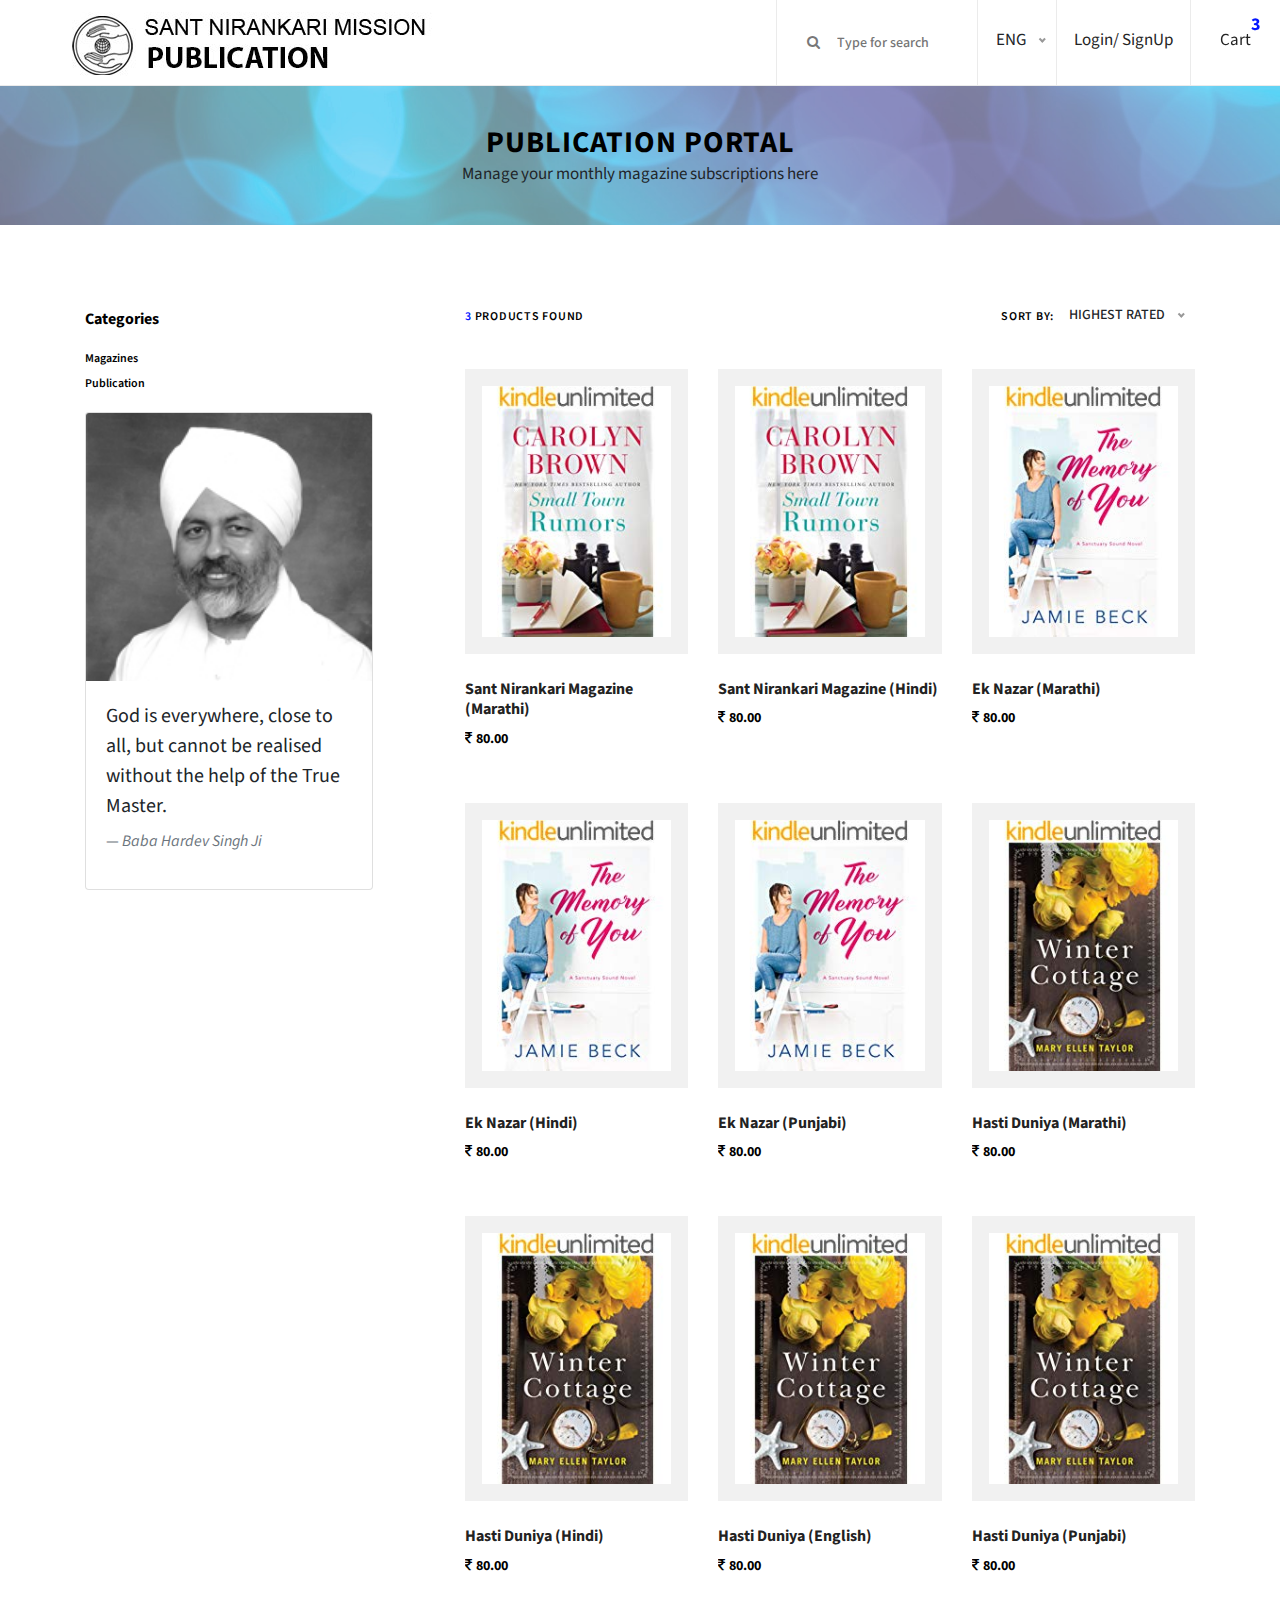
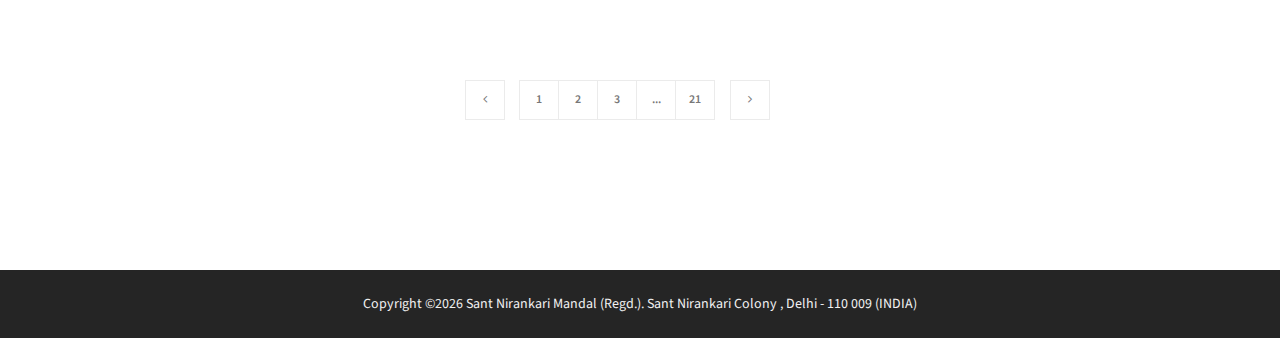
==== commit 5fd14815: "New books added" ====
--- a/html/index.html
+++ b/html/index.html
@@ -173,7 +173,36 @@
     <section class="shop_grid_area section-padding-80">
         <div class="container">
             <div class="row">
-                <div class="col-12 col-md-8 col-lg-9">
+                <div class="col-12 col-md-6 col-lg-4">
+                    <!--  Catagories  -->
+                    <div class="catagories-menu">
+                        <ul id="menu-content2" class="menu-content collapse show">
+                            <li data-target="#Categories">
+                                <h6 class="mb-15 mt-1" href="#">Categories</h6>
+                                <ul class="sub-menu collapse show" id="clothing">
+                                    <li><a href="#">Magazines</a></li>
+                                    <li><a href="#">Publication</a></li>
+                                </ul>
+                            </li>
+                        </ul>
+                    </div>
+                    <div class="shop_sidebar_area">
+                        <!-- ##### Single Widget ##### -->
+                        <div class="widget catagory mb-50 mt-3">
+                            <div class="card" style="width: 18rem;">
+                                <img class="card-img-top" src="./img/core-img/babaji.jpg" alt="Baba Hardev Singh Ji">
+                                <div class="card-body">
+                                    <blockquote class="blockquote">
+                                        <div class="mb-2">God is everywhere, close to all, but cannot be realised without the help of the True Master.</div>
+                                        <footer class="blockquote-footer"><cite title="Source Title">Baba Hardev Singh Ji</cite></footer>
+                                    </blockquote>
+                                </div>
+                            </div> 
+                        </div>
+                    </div>
+                </div>
+                
+                <div class="col-12 col-md-6 col-lg-8">
                     <div class="shop_grid_product_area">
                         <div class="row">
                             <div class="col-12">
@@ -212,7 +241,33 @@
                                     <!-- Product Description -->
                                     <div class="product-description">
                                         <a href="single-product-details.html">
-                                            <h6>Sant Nirankari Magazine</h6>
+                                            <h6>Sant Nirankari Magazine (Marathi)</h6>
+                                        </a>
+                                        <p class="product-price"><i class="fa fa-rupee mr-1"></i>80.00</p>
+
+                                        <!-- Hover Content -->
+                                        <div class="hover-content">
+                                            <!-- Add to Cart -->
+                                            <div class="add-to-cart-btn">
+                                                <a href="#" class="btn essence-btn">Add to Cart</a>
+                                            </div>
+                                        </div>
+                                    </div>
+                                </div>
+                            </div>
+
+                            <!-- Single Product -->
+                            <div class="col-12 col-sm-6 col-lg-4">
+                                <div class="single-product-wrapper">
+                                    <!-- Product Image -->
+                                    <div class="product-img">
+                                        <img src="img/product-img/product-1.jpg" alt="">
+                                    </div>
+
+                                    <!-- Product Description -->
+                                    <div class="product-description">
+                                        <a href="single-product-details.html">
+                                            <h6>Sant Nirankari Magazine (Hindi)</h6>
                                         </a>
                                         <p class="product-price"><i class="fa fa-rupee mr-1"></i>80.00</p>
 
@@ -238,10 +293,62 @@
                                     <!-- Product Description -->
                                     <div class="product-description">
                                         <a href="single-product-details.html">
-                                            <h6>Ek Nazar</h6>
-                                        </a>
-                                        <p class="product-price"><i class="fa fa-rupee mr-1"></i>80.00</p>
-
+                                            <h6>Ek Nazar (Marathi)</h6>
+                                        </a>
+                                        <p class="product-price"><i class="fa fa-rupee mr-1"></i>80.00</p>
+
+                                        <!-- Hover Content -->
+                                        <div class="hover-content">
+                                            <!-- Add to Cart -->
+                                            <div class="add-to-cart-btn">
+                                                <a href="#" class="btn essence-btn">Add to Cart</a>
+                                            </div>
+                                        </div>
+                                    </div>
+                                </div>
+                            </div>
+
+                            <!-- Single Product -->
+                            <div class="col-12 col-sm-6 col-lg-4">
+                                <div class="single-product-wrapper">
+                                    <!-- Product Image -->
+                                    <div class="product-img">
+                                        <img src="img/product-img/product-2.jpg" alt="">
+                                    </div>
+
+                                    <!-- Product Description -->
+                                    <div class="product-description">
+                                        <a href="single-product-details.html">
+                                            <h6>Ek Nazar (Hindi)</h6>
+                                        </a>
+                                        <p class="product-price"><i class="fa fa-rupee mr-1"></i>80.00</p>
+
+                                        <!-- Hover Content -->
+                                        <div class="hover-content">
+                                            <!-- Add to Cart -->
+                                            <div class="add-to-cart-btn">
+                                                <a href="#" class="btn essence-btn">Add to Cart</a>
+                                            </div>
+                                        </div>
+                                    </div>
+                                </div>
+                            </div>
+
+                            <!-- Single Product -->
+                            <div class="col-12 col-sm-6 col-lg-4">
+                                <div class="single-product-wrapper">
+                                    <!-- Product Image -->
+                                    <div class="product-img">
+                                        <img src="img/product-img/product-2.jpg" alt="">
+                                    </div>
+    
+                                    <!-- Product Description -->
+                                    <div class="product-description">
+                                        <a href="single-product-details.html">
+                                            <h6>Ek Nazar (Punjabi)</h6>
+                                        </a>
+                                        <p class="product-price"><i class="fa fa-rupee mr-1"></i>80.00</p>
+    
                                         <!-- Hover Content -->
                                         <div class="hover-content">
                                             <!-- Add to Cart -->
@@ -264,7 +371,85 @@
                                     <!-- Product Description -->
                                     <div class="product-description">
                                         <a href="single-product-details.html">
-                                            <h6>Hasti Duniya</h6>
+                                            <h6>Hasti Duniya (Marathi)</h6>
+                                        </a>
+                                        <p class="product-price"><i class="fa fa-rupee mr-1"></i>80.00</p>
+
+                                        <!-- Hover Content -->
+                                        <div class="hover-content">
+                                            <!-- Add to Cart -->
+                                            <div class="add-to-cart-btn">
+                                                <a href="#" class="btn essence-btn">Add to Cart</a>
+                                            </div>
+                                        </div>
+                                    </div>
+                                </div>
+                            </div>
+                            
+                            <!-- Single Product -->
+                            <div class="col-12 col-sm-6 col-lg-4">
+                                <div class="single-product-wrapper">
+                                    <!-- Product Image -->
+                                    <div class="product-img">
+                                        <img src="img/product-img/product-3.jpg" alt="">
+                                    </div>
+
+                                    <!-- Product Description -->
+                                    <div class="product-description">
+                                        <a href="single-product-details.html">
+                                            <h6>Hasti Duniya (Hindi)</h6>
+                                        </a>
+                                        <p class="product-price"><i class="fa fa-rupee mr-1"></i>80.00</p>
+
+                                        <!-- Hover Content -->
+                                        <div class="hover-content">
+                                            <!-- Add to Cart -->
+                                            <div class="add-to-cart-btn">
+                                                <a href="#" class="btn essence-btn">Add to Cart</a>
+                                            </div>
+                                        </div>
+                                    </div>
+                                </div>
+                            </div>
+
+                            <!-- Single Product -->
+                            <div class="col-12 col-sm-6 col-lg-4">
+                                <div class="single-product-wrapper">
+                                    <!-- Product Image -->
+                                    <div class="product-img">
+                                        <img src="img/product-img/product-3.jpg" alt="">
+                                    </div>
+
+                                    <!-- Product Description -->
+                                    <div class="product-description">
+                                        <a href="single-product-details.html">
+                                            <h6>Hasti Duniya (English)</h6>
+                                        </a>
+                                        <p class="product-price"><i class="fa fa-rupee mr-1"></i>80.00</p>
+
+                                        <!-- Hover Content -->
+                                        <div class="hover-content">
+                                            <!-- Add to Cart -->
+                                            <div class="add-to-cart-btn">
+                                                <a href="#" class="btn essence-btn">Add to Cart</a>
+                                            </div>
+                                        </div>
+                                    </div>
+                                </div>
+                            </div>
+
+                            <!-- Single Product -->
+                            <div class="col-12 col-sm-6 col-lg-4">
+                                <div class="single-product-wrapper">
+                                    <!-- Product Image -->
+                                    <div class="product-img">
+                                        <img src="img/product-img/product-3.jpg" alt="">
+                                    </div>
+
+                                    <!-- Product Description -->
+                                    <div class="product-description">
+                                        <a href="single-product-details.html">
+                                            <h6>Hasti Duniya (Punjabi)</h6>
                                         </a>
                                         <p class="product-price"><i class="fa fa-rupee mr-1"></i>80.00</p>
 
@@ -293,23 +478,7 @@
                         </ul>
                     </nav>
                 </div>
-                <div class="col-12 col-md-4 col-lg-3">
-                    <div class="shop_sidebar_area">
-                        <!-- ##### Single Widget ##### -->
-                        <div class="widget catagory mb-50">
-                            <div class="card" style="width: 18rem;">
-                                <img class="card-img-top" src="./img/core-img/babaji.jpg" alt="Baba Hardev Singh Ji">
-                                <div class="card-body">
-                                    <blockquote class="blockquote">
-                                        <div class="mb-2">God is everywhere, close to all, but cannot be realised without the help of the True Master.</div>
-                                        <footer class="blockquote-footer"><cite title="Source Title">Baba Hardev Singh Ji</cite></footer>
-                                    </blockquote>
-                                </div>
-                            </div>
-                            
-                        </div>
-                    </div>
-                </div>
+                
             </div>
         </div>
     </section>
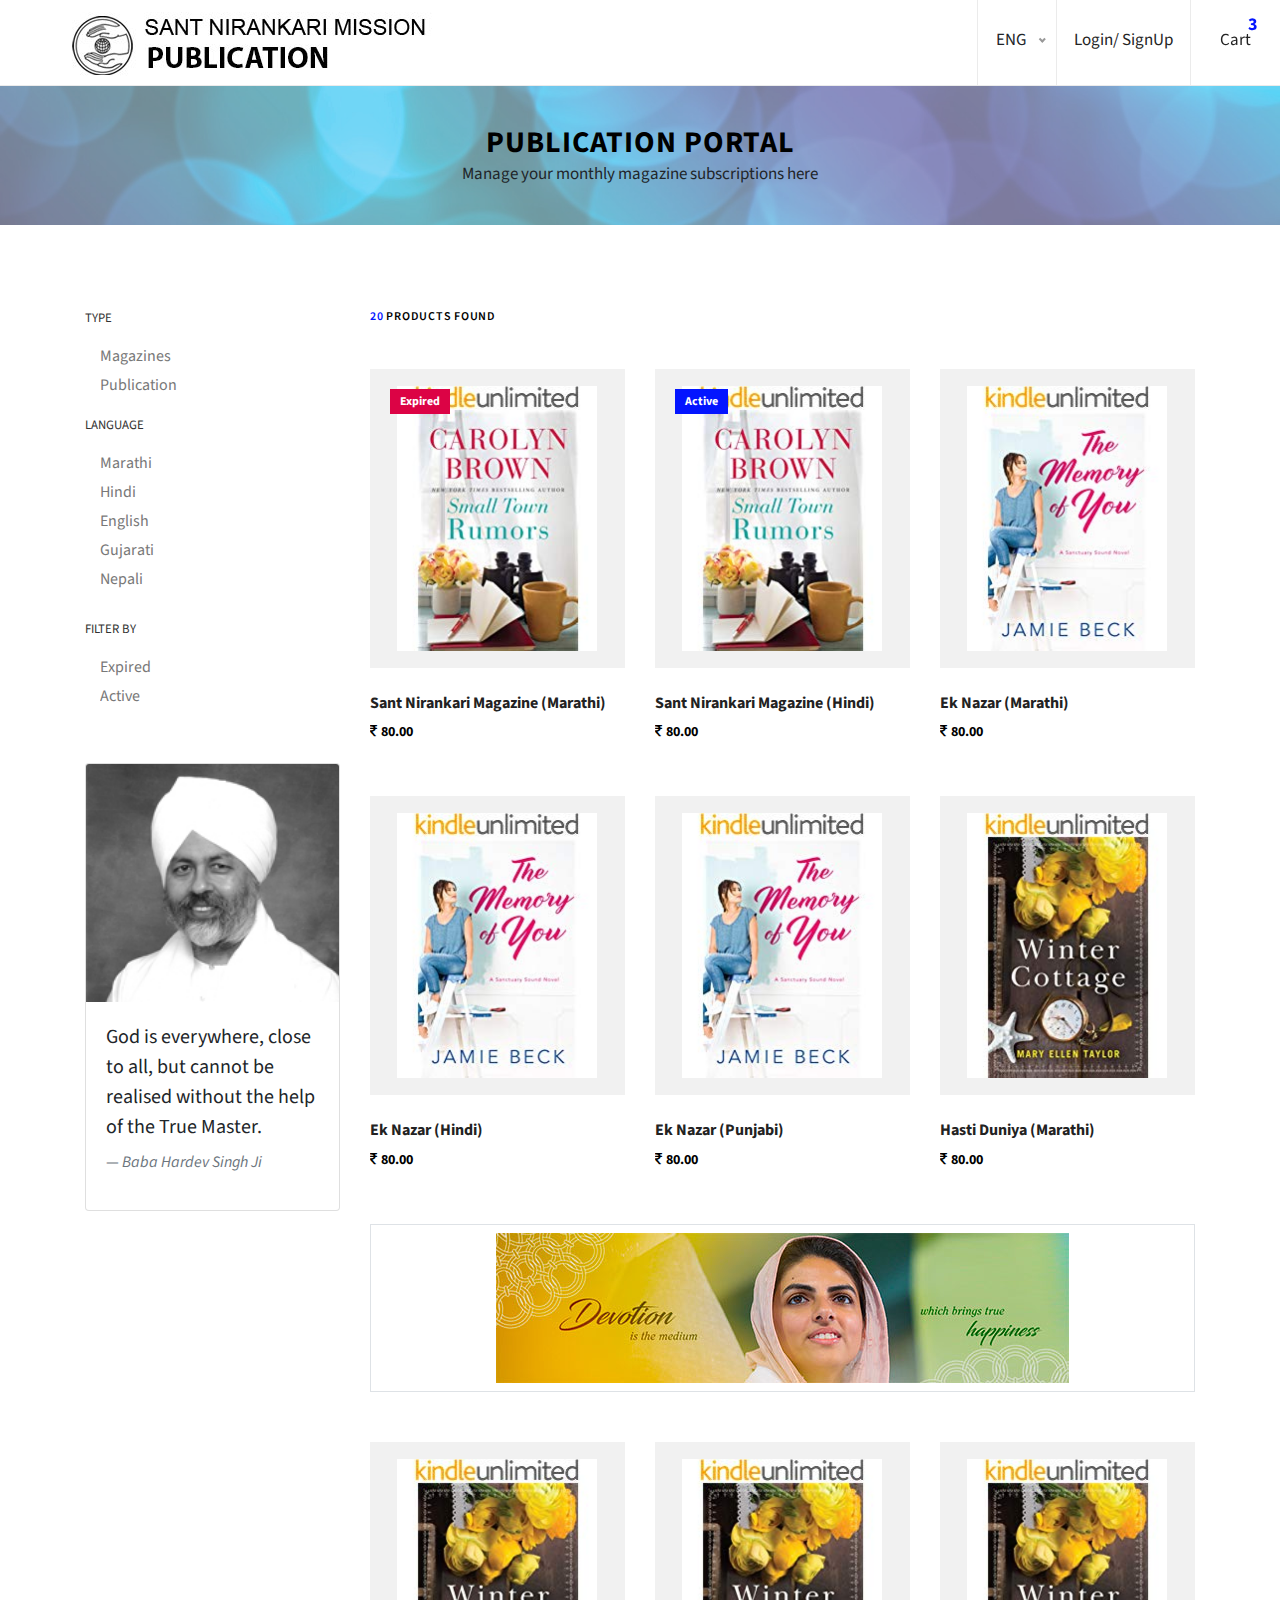
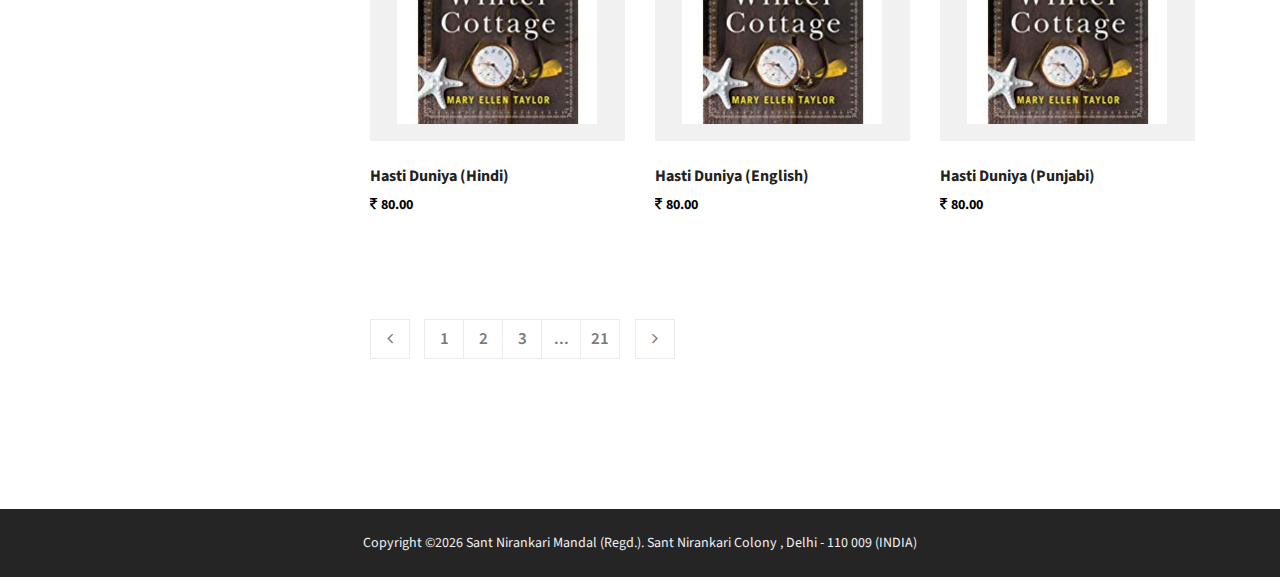
==== commit 6fd2b464: "Responsive fixes" ====
--- a/html/index.html
+++ b/html/index.html
@@ -28,28 +28,10 @@
             <nav class="classy-navbar" id="essenceNav">
                 <!-- Logo -->
                 <a class="nav-brand" href="index.html"><img src="img/core-img/logo.jpg" alt="Sant Nirankari Mission - Publication"></a>
-                <!-- Navbar Toggler -->
-                <div class="classy-navbar-toggler">
-                    <span class="navbarToggler"><span></span><span></span><span></span></span>
-                </div>
-                <!-- Menu -->
-                <div class="classy-menu">
-                    <!-- close btn -->
-                    <div class="classycloseIcon">
-                        <div class="cross-wrap"><span class="top"></span><span class="bottom"></span></div>
-                    </div>
-                </div>
             </nav>
 
             <!-- Header Meta Data -->
             <div class="header-meta d-flex clearfix justify-content-end">
-                <!-- Search Area -->
-                <div class="search-area">
-                    <form action="#" method="post">
-                        <input type="search" name="search" id="headerSearch" placeholder="Type for search">
-                        <button type="submit"><i class="fa fa-search" aria-hidden="true"></i></button>
-                    </form>
-                </div>
                 <div class="lang-info">
                     <form action="#" method="get">
                         <select name="select" id="language">
@@ -61,11 +43,18 @@
                     </form>
                 </div>
                 <div class="user-login-info">
-                    <a href="#">Login/ SignUp</a>
+                    <a href="#">
+                        <div class="d-none d-sm-block">Login/ SignUp</div>
+                        <img src="img/core-img/user.svg" alt="" class="d-inline-block d-sm-none">
+                    </a>
                 </div>
                 <!-- Cart Area -->
                 <div class="cart-area">
-                    <a href="#" id="essenceCartBtn">Cart <span>3</span></a>
+                    <a href="#" id="essenceCartBtn">
+                        <div class="d-none d-sm-block">Cart</div>
+                        <img src="img/core-img/bag.svg" alt="" class="d-inline-block d-sm-none">
+                        <span>3</span>
+                    </a>
                 </div>
             </div>
 
@@ -173,23 +162,54 @@
     <section class="shop_grid_area section-padding-80">
         <div class="container">
             <div class="row">
-                <div class="col-12 col-md-6 col-lg-4">
-                    <!--  Catagories  -->
-                    <div class="catagories-menu">
-                        <ul id="menu-content2" class="menu-content collapse show">
-                            <li data-target="#Categories">
-                                <h6 class="mb-15 mt-1" href="#">Categories</h6>
-                                <ul class="sub-menu collapse show" id="clothing">
-                                    <li><a href="#">Magazines</a></li>
-                                    <li><a href="#">Publication</a></li>
+                <div class="col-12 col-md-4 col-lg-3">
+                    <div class="text-right d-sm-none">
+                        <button class="btn bg-light" data-toggle="collapse" href="#collapseFilter"><i class="fa fa-filter"></i></button>
+                    </div>
+                    <div class="shop_sidebar_area collapse d-sm-block" id="collapseFilter">
+                        <div class="widget catagory mb-50">
+                            <div class="catagories-menu">
+                                <ul id="menu-content2" class="menu-content collapse show">
+                                    <li data-target="#type">
+                                        <a href="#"><small>Type</small></a>
+                                        <ul class="sub-menu collapse show" id="type">
+                                            <li><a href="#">Magazines</a></li>
+                                            <li><a href="#">Publication</a></li>
+                                        </ul>
+                                    </li>
+                                    <li data-target="#language">
+                                        <a href="#"><small>Language</small></a>
+                                        <ul class="sub-menu collapse show" id="language">
+                                            <li><a href="#">Marathi</a></li>
+                                            <li><a href="#">Hindi</a></li>
+                                            <li><a href="#">English</a></li>
+                                            <li><a href="#">Gujarati</a></li>
+                                            <li><a href="#">Nepali</a></li>
+                                            <li><a href="#">Bengali</a></li>
+                                            <li><a href="#">Kannad</a></li>
+                                            <li><a href="#">Oriya</a></li>
+                                            <li><a href="#">Punjabi</a></li>
+                                            <li><a href="#">Tamil</a></li>
+                                            <li><a href="#">Telgu</a></li>
+                                            <li><a href="#">Urdu</a></li>
+                                            <li><a href="#">Punjabi</a></li>
+                                        </ul>
+                                    </li>
+                                    <li data-target="#language">
+                                            <a href="#"><small>Filter By</small></a>
+                                            <ul class="sub-menu collapse show" id="language">
+                                                <li><a href="#">Expired</a></li>
+                                                <li><a href="#">Active</a></li>
+                                            </ul>
+                                        </li>
                                 </ul>
-                            </li>
-                        </ul>
+                            </div>
+                        </div>
                     </div>
-                    <div class="shop_sidebar_area">
+                    <div class="shop_sidebar_area d-none d-sm-block">
                         <!-- ##### Single Widget ##### -->
-                        <div class="widget catagory mb-50 mt-3">
-                            <div class="card" style="width: 18rem;">
+                        <div class="widget catagory">
+                            <div class="card">
                                 <img class="card-img-top" src="./img/core-img/babaji.jpg" alt="Baba Hardev Singh Ji">
                                 <div class="card-body">
                                     <blockquote class="blockquote">
@@ -202,40 +222,28 @@
                     </div>
                 </div>
                 
-                <div class="col-12 col-md-6 col-lg-8">
+                <div class="col-12 col-md-8 col-lg-9">
                     <div class="shop_grid_product_area">
                         <div class="row">
                             <div class="col-12">
                                 <div class="product-topbar d-flex align-items-center justify-content-between">
                                     <!-- Total Products -->
                                     <div class="total-products">
-                                        <p><span>3</span> products found</p>
-                                    </div>
-                                    <!-- Sorting -->
-                                    <div class="product-sorting d-flex">
-                                        <p>Sort by:</p>
-                                        <form action="#" method="get">
-                                            <select name="select" id="sortByselect">
-                                                <option value="value">Highest Rated</option>
-                                                <option value="value">Newest</option>
-                                                <option value="value">Price: $$ - $</option>
-                                                <option value="value">Price: $ - $$</option>
-                                            </select>
-                                            <input type="submit" class="d-none" value="">
-                                        </form>
-                                    </div>
-                                </div>
-                            </div>
-                        </div>
-
+                                        <p><span>20</span> products found</p>
+                                    </div>
+                                </div>
+                            </div>
+                        </div>
                         <div class="row">
-
-                            <!-- Single Product -->
-                            <div class="col-12 col-sm-6 col-lg-4">
+                            <!-- Single Product -->
+                            <div class="col-12 col-sm-4 col-lg-4">
                                 <div class="single-product-wrapper">
                                     <!-- Product Image -->
                                     <div class="product-img">
                                         <img src="img/product-img/product-1.jpg" alt="">
+                                        <div class="product-badge offer-badge">
+                                            <span>Expired</span>
+                                        </div>
                                     </div>
 
                                     <!-- Product Description -->
@@ -249,19 +257,22 @@
                                         <div class="hover-content">
                                             <!-- Add to Cart -->
                                             <div class="add-to-cart-btn">
-                                                <a href="#" class="btn essence-btn">Add to Cart</a>
-                                            </div>
-                                        </div>
-                                    </div>
-                                </div>
-                            </div>
-
-                            <!-- Single Product -->
-                            <div class="col-12 col-sm-6 col-lg-4">
+                                                <a href="#" class="btn essence-btn">Renew</a>
+                                            </div>
+                                        </div>
+                                    </div>
+                                </div>
+                            </div>
+
+                            <!-- Single Product -->
+                            <div class="col-12 col-sm-4 col-lg-4">
                                 <div class="single-product-wrapper">
                                     <!-- Product Image -->
                                     <div class="product-img">
                                         <img src="img/product-img/product-1.jpg" alt="">
+                                        <div class="product-badge new-badge">
+                                            <span>Active</span>
+                                        </div>
                                     </div>
 
                                     <!-- Product Description -->
@@ -271,19 +282,13 @@
                                         </a>
                                         <p class="product-price"><i class="fa fa-rupee mr-1"></i>80.00</p>
 
-                                        <!-- Hover Content -->
-                                        <div class="hover-content">
-                                            <!-- Add to Cart -->
-                                            <div class="add-to-cart-btn">
-                                                <a href="#" class="btn essence-btn">Add to Cart</a>
-                                            </div>
-                                        </div>
-                                    </div>
-                                </div>
-                            </div>
-
-                            <!-- Single Product -->
-                            <div class="col-12 col-sm-6 col-lg-4">
+                                        
+                                    </div>
+                                </div>
+                            </div>
+
+                            <!-- Single Product -->
+                            <div class="col-12 col-sm-4 col-lg-4">
                                 <div class="single-product-wrapper">
                                     <!-- Product Image -->
                                     <div class="product-img">
@@ -307,9 +312,10 @@
                                     </div>
                                 </div>
                             </div>
-
-                            <!-- Single Product -->
-                            <div class="col-12 col-sm-6 col-lg-4">
+                        </div>
+                        <div class="row">
+                            <!-- Single Product -->
+                            <div class="col-12 col-sm-4 col-lg-4">
                                 <div class="single-product-wrapper">
                                     <!-- Product Image -->
                                     <div class="product-img">
@@ -335,7 +341,7 @@
                             </div>
 
                             <!-- Single Product -->
-                            <div class="col-12 col-sm-6 col-lg-4">
+                            <div class="col-12 col-sm-4 col-lg-4">
                                 <div class="single-product-wrapper">
                                     <!-- Product Image -->
                                     <div class="product-img">
@@ -361,7 +367,7 @@
                             </div>
 
                             <!-- Single Product -->
-                            <div class="col-12 col-sm-6 col-lg-4">
+                            <div class="col-12 col-sm-4 col-lg-4">
                                 <div class="single-product-wrapper">
                                     <!-- Product Image -->
                                     <div class="product-img">
@@ -385,9 +391,13 @@
                                     </div>
                                 </div>
                             </div>
-                            
-                            <!-- Single Product -->
-                            <div class="col-12 col-sm-6 col-lg-4">
+                        </div>
+                        <div class="ad pt-2 pb-2 text-center border mb-50">
+                            <img src="./img/core-img/ad.jpg" class="img-fluid"/>
+                        </div>
+                        <div class="row">   
+                            <!-- Single Product -->
+                            <div class="col-12 col-sm-4 col-lg-4">
                                 <div class="single-product-wrapper">
                                     <!-- Product Image -->
                                     <div class="product-img">
@@ -413,7 +423,7 @@
                             </div>
 
                             <!-- Single Product -->
-                            <div class="col-12 col-sm-6 col-lg-4">
+                            <div class="col-12 col-sm-4 col-lg-4">
                                 <div class="single-product-wrapper">
                                     <!-- Product Image -->
                                     <div class="product-img">
@@ -439,7 +449,7 @@
                             </div>
 
                             <!-- Single Product -->
-                            <div class="col-12 col-sm-6 col-lg-4">
+                            <div class="col-12 col-sm-4 col-lg-4">
                                 <div class="single-product-wrapper">
                                     <!-- Product Image -->
                                     <div class="product-img">
--- a/html/css/core-style.css
+++ b/html/css/core-style.css
@@ -1215,7 +1215,7 @@
       font-size: 14px;
       margin-bottom: 5px;
       display: block;
-      font-weight: 300;
+      font-weight: 400;
       color: #787878; }
       .widget .catagories-menu .sub-menu li > a:hover {
         color: #0315ff; }
--- a/html/css/style.css
+++ b/html/css/style.css
@@ -11,4 +11,48 @@
 .lang-info form .nice-select{
     border:none;
     font-size: 17px;
+}
+a{
+    font-size: 17px !important;
+}
+.list-group-item.active a{
+    color: #fff;
+}
+#language{
+    max-height: 150px;
+    overflow: auto;
+}
+.shop_sidebar_area a{
+    font-size: 16px !important;
+    color: #333;
+}
+
+.header_area .favourite-area a span, .header_area .user-login-info a span, .header_area .cart-area a span{
+    right: 22px;
+}
+
+@media only screen and (max-width: 500px) {
+    .header_area .classy-navbar{
+        height: auto;
+    }
+    .lang-info form{
+        margin-top: 0;
+    }
+    .header_area .header-meta{
+        height: 43px;
+    }
+    .header_area .favourite-area a, .header_area .user-login-info a, .header_area .cart-area a{
+        min-width: auto;
+    }
+    .header_area .favourite-area a span, .header_area .user-login-info a span, .header_area .cart-area a span{
+        top: -12px;
+        right: 10px;
+    }
+    body {
+        margin-top: 122px;
+    }
+    .section-padding-80{
+        padding-top: 40px;
+        padding-bottom: 40px;
+    }
 }